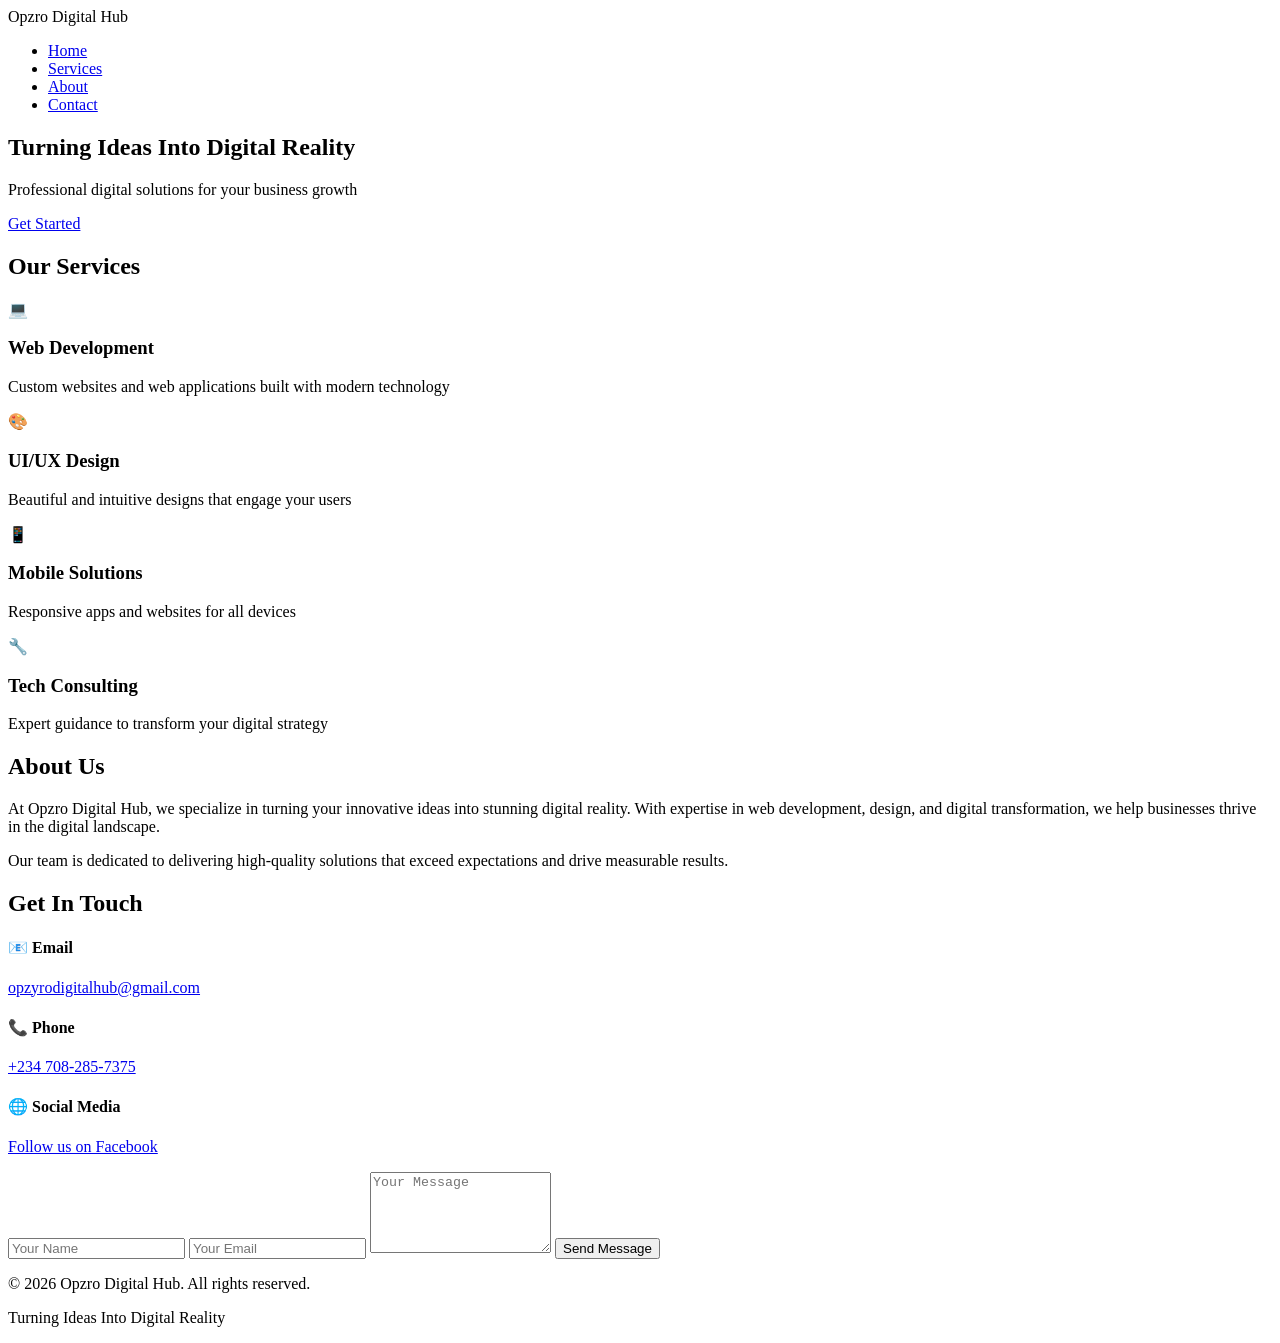
==== index.html @ e74322c4 "Create homepage for Opzro Digital Hub" ====
<!DOCTYPE html>
<html lang="en">
<head>
    <meta charset="UTF-8">
    <meta name="viewport" content="width=device-width, initial-scale=1.0">
    <title>Opzro Digital Hub - Turning Ideas Into Digital Reality</title>
    <link rel="stylesheet" href="styles.css">
</head>
<body>
    <!-- Navigation -->
    <nav class="navbar">
        <div class="nav-container">
            <div class="logo">Opzro Digital Hub</div>
            <ul class="nav-menu">
                <li><a href="#home" class="nav-link">Home</a></li>
                <li><a href="#services" class="nav-link">Services</a></li>
                <li><a href="#about" class="nav-link">About</a></li>
                <li><a href="#contact" class="nav-link">Contact</a></li>
            </ul>
        </div>
    </nav>

    <!-- Hero Section -->
    <section id="home" class="hero">
        <div class="hero-content">
            <h1>Turning Ideas Into Digital Reality</h1>
            <p>Professional digital solutions for your business growth</p>
            <a href="#contact" class="cta-button">Get Started</a>
        </div>
    </section>

    <!-- Services Section -->
    <section id="services" class="services">
        <div class="container">
            <h2>Our Services</h2>
            <div class="services-grid">
                <div class="service-card">
                    <div class="service-icon">💻</div>
                    <h3>Web Development</h3>
                    <p>Custom websites and web applications built with modern technology</p>
                </div>
                <div class="service-card">
                    <div class="service-icon">🎨</div>
                    <h3>UI/UX Design</h3>
                    <p>Beautiful and intuitive designs that engage your users</p>
                </div>
                <div class="service-card">
                    <div class="service-icon">📱</div>
                    <h3>Mobile Solutions</h3>
                    <p>Responsive apps and websites for all devices</p>
                </div>
                <div class="service-card">
                    <div class="service-icon">🔧</div>
                    <h3>Tech Consulting</h3>
                    <p>Expert guidance to transform your digital strategy</p>
                </div>
            </div>
        </div>
    </section>

    <!-- About Section -->
    <section id="about" class="about">
        <div class="container">
            <h2>About Us</h2>
            <div class="about-content">
                <p>At Opzro Digital Hub, we specialize in turning your innovative ideas into stunning digital reality. With expertise in web development, design, and digital transformation, we help businesses thrive in the digital landscape.</p>
                <p>Our team is dedicated to delivering high-quality solutions that exceed expectations and drive measurable results.</p>
            </div>
        </div>
    </section>

    <!-- Contact Section -->
    <section id="contact" class="contact">
        <div class="container">
            <h2>Get In Touch</h2>
            <div class="contact-content">
                <div class="contact-info">
                    <div class="contact-item">
                        <h4>📧 Email</h4>
                        <p><a href="mailto:opzyrodigitalhub@gmail.com">opzyrodigitalhub@gmail.com</a></p>
                    </div>
                    <div class="contact-item">
                        <h4>📞 Phone</h4>
                        <p><a href="tel:+2347082857375">+234 708-285-7375</a></p>
                    </div>
                    <div class="contact-item">
                        <h4>🌐 Social Media</h4>
                        <p><a href="https://www.facebook.com/share/p/1Axv4iXCgm/" target="_blank">Follow us on Facebook</a></p>
                    </div>
                </div>
                <form class="contact-form" id="contactForm">
                    <input type="text" placeholder="Your Name" required>
                    <input type="email" placeholder="Your Email" required>
                    <textarea placeholder="Your Message" rows="5" required></textarea>
                    <button type="submit" class="submit-button">Send Message</button>
                </form>
            </div>
        </div>
    </section>

    <!-- Footer -->
    <footer class="footer">
        <div class="container">
            <p>&copy; 2026 Opzro Digital Hub. All rights reserved.</p>
            <p>Turning Ideas Into Digital Reality</p>
        </div>
    </footer>

    <script src="script.js"></script>
</body>
</html>
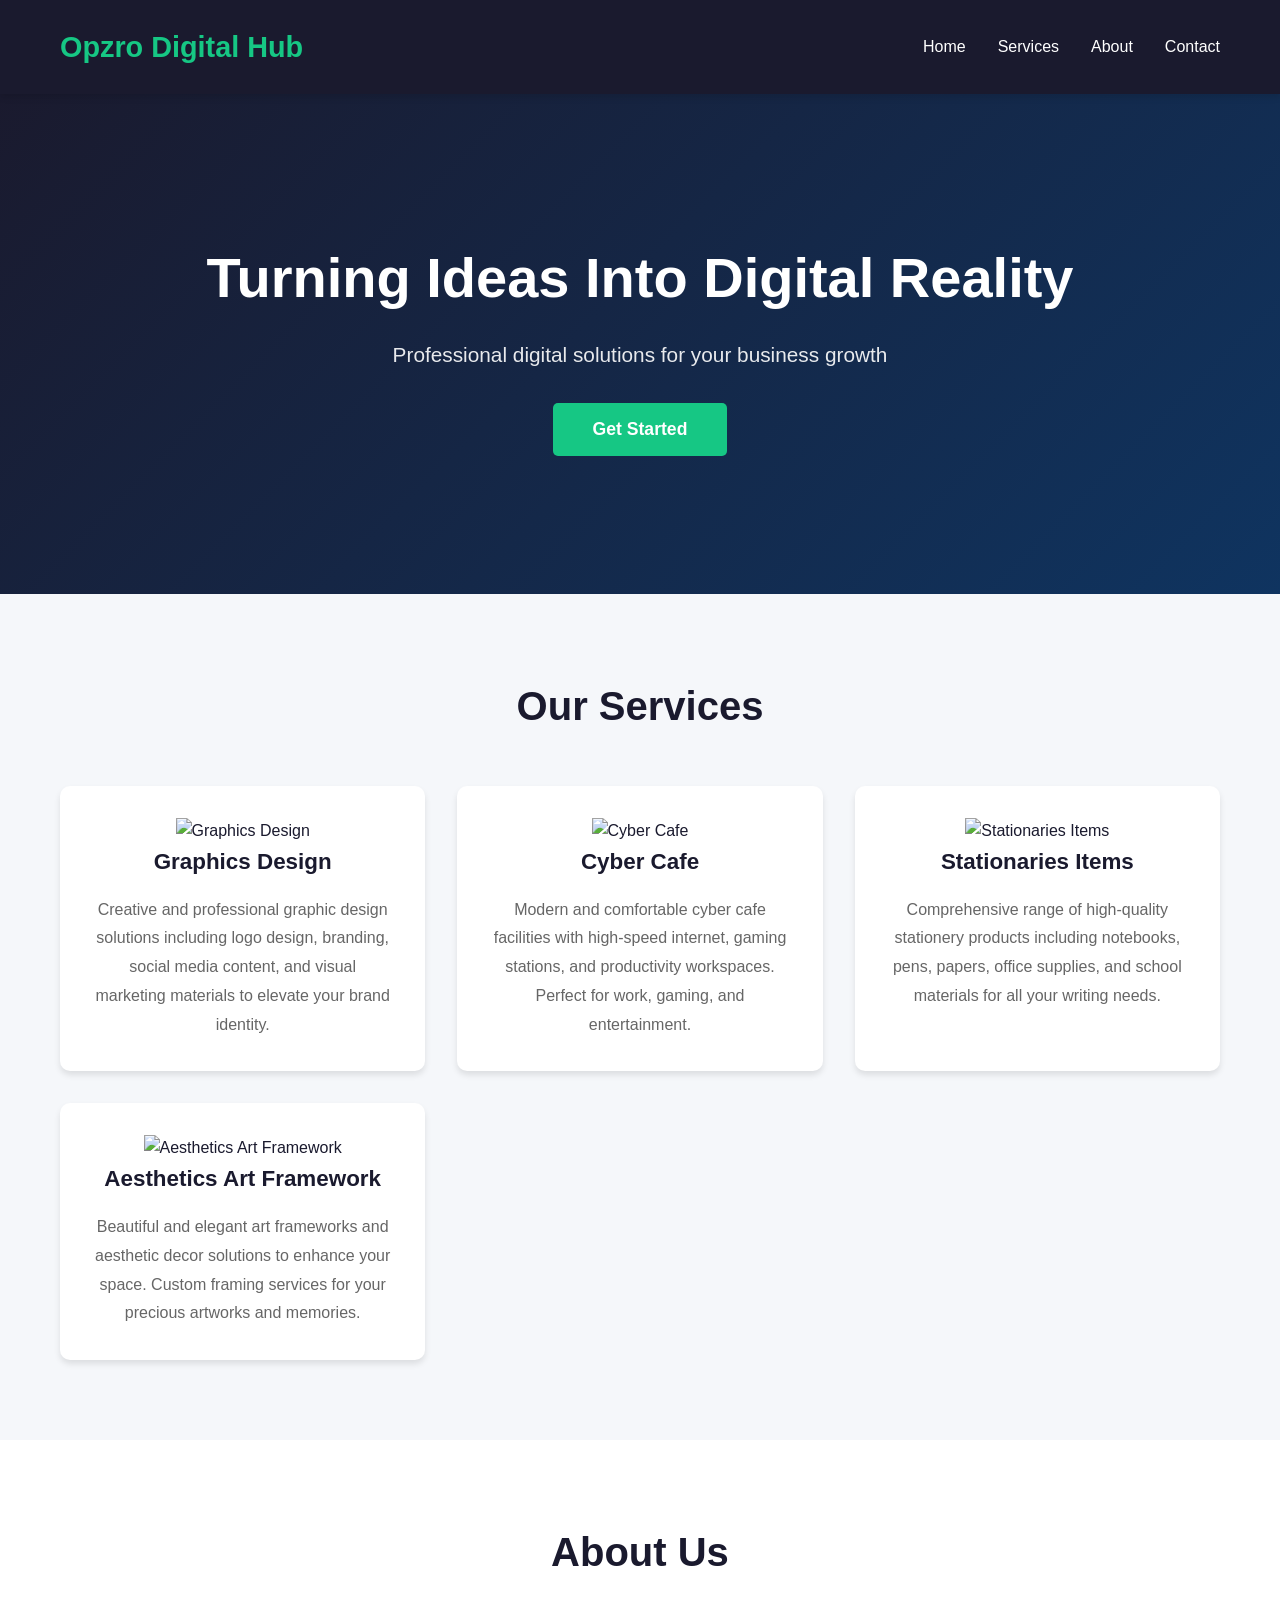
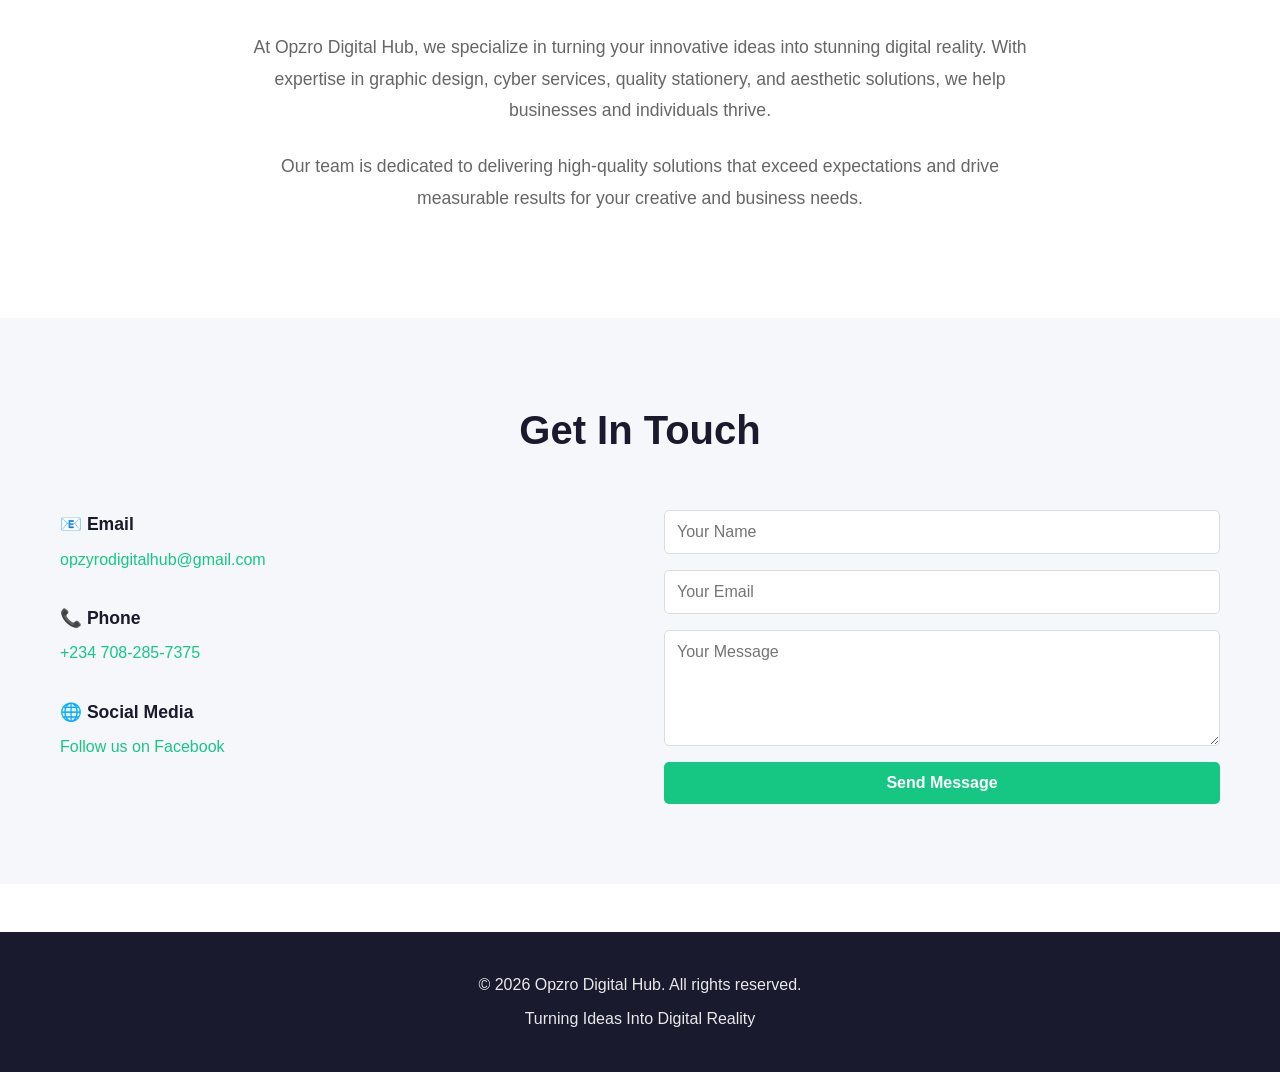
==== commit 8ef22c0d: "Update website with actual services and service images" ====
--- a/index.html
+++ b/index.html
@@ -34,25 +34,32 @@
         <div class="container">
             <h2>Our Services</h2>
             <div class="services-grid">
+                <!-- Graphics Design Service -->
                 <div class="service-card">
-                    <div class="service-icon">💻</div>
-                    <h3>Web Development</h3>
-                    <p>Custom websites and web applications built with modern technology</p>
+                    <img src="https://raw.githubusercontent.com/opzyrodigitalhub-jpg/opzro-digital-hub-/main/images/20260529_063240.jpg" alt="Graphics Design" class="service-image">
+                    <h3>Graphics Design</h3>
+                    <p>Creative and professional graphic design solutions including logo design, branding, social media content, and visual marketing materials to elevate your brand identity.</p>
                 </div>
+
+                <!-- Cyber Cafe Service -->
                 <div class="service-card">
-                    <div class="service-icon">🎨</div>
-                    <h3>UI/UX Design</h3>
-                    <p>Beautiful and intuitive designs that engage your users</p>
+                    <img src="https://raw.githubusercontent.com/opzyrodigitalhub-jpg/opzro-digital-hub-/main/images/20260531_083356.jpg" alt="Cyber Cafe" class="service-image">
+                    <h3>Cyber Cafe</h3>
+                    <p>Modern and comfortable cyber cafe facilities with high-speed internet, gaming stations, and productivity workspaces. Perfect for work, gaming, and entertainment.</p>
                 </div>
+
+                <!-- Stationaries Items Service -->
                 <div class="service-card">
-                    <div class="service-icon">📱</div>
-                    <h3>Mobile Solutions</h3>
-                    <p>Responsive apps and websites for all devices</p>
+                    <img src="https://raw.githubusercontent.com/opzyrodigitalhub-jpg/opzro-digital-hub-/main/images/20260610_064432.jpg" alt="Stationaries Items" class="service-image">
+                    <h3>Stationaries Items</h3>
+                    <p>Comprehensive range of high-quality stationery products including notebooks, pens, papers, office supplies, and school materials for all your writing needs.</p>
                 </div>
+
+                <!-- Aesthetics Art Framework Service -->
                 <div class="service-card">
-                    <div class="service-icon">🔧</div>
-                    <h3>Tech Consulting</h3>
-                    <p>Expert guidance to transform your digital strategy</p>
+                    <img src="https://raw.githubusercontent.com/opzyrodigitalhub-jpg/opzro-digital-hub-/main/images/20260611_083250.jpg" alt="Aesthetics Art Framework" class="service-image">
+                    <h3>Aesthetics Art Framework</h3>
+                    <p>Beautiful and elegant art frameworks and aesthetic decor solutions to enhance your space. Custom framing services for your precious artworks and memories.</p>
                 </div>
             </div>
         </div>
@@ -63,8 +70,8 @@
         <div class="container">
             <h2>About Us</h2>
             <div class="about-content">
-                <p>At Opzro Digital Hub, we specialize in turning your innovative ideas into stunning digital reality. With expertise in web development, design, and digital transformation, we help businesses thrive in the digital landscape.</p>
-                <p>Our team is dedicated to delivering high-quality solutions that exceed expectations and drive measurable results.</p>
+                <p>At Opzro Digital Hub, we specialize in turning your innovative ideas into stunning digital reality. With expertise in graphic design, cyber services, quality stationery, and aesthetic solutions, we help businesses and individuals thrive.</p>
+                <p>Our team is dedicated to delivering high-quality solutions that exceed expectations and drive measurable results for your creative and business needs.</p>
             </div>
         </div>
     </section>
--- a/styles.css
+++ b/styles.css
@@ -0,0 +1,341 @@
+/* Professional Color Scheme - Modern Minimalist */
+:root {
+    --primary-color: #1a1a2e;      /* Dark Blue */
+    --secondary-color: #0f3460;    /* Deep Blue */
+    --accent-color: #16c784;       /* Teal Green */
+    --light-bg: #f5f7fa;           /* Light Gray */
+    --text-dark: #1a1a2e;          /* Dark Text */
+    --text-light: #666666;         /* Light Text */
+    --white: #ffffff;
+    --shadow: 0 4px 6px rgba(0, 0, 0, 0.1);
+    --transition: all 0.3s ease;
+}
+
+/* Reset & Base Styles */
+* {
+    margin: 0;
+    padding: 0;
+    box-sizing: border-box;
+}
+
+html {
+    scroll-behavior: smooth;
+}
+
+body {
+    font-family: 'Segoe UI', Tahoma, Geneva, Verdana, sans-serif;
+    line-height: 1.6;
+    color: var(--text-dark);
+    background-color: var(--white);
+}
+
+.container {
+    max-width: 1200px;
+    margin: 0 auto;
+    padding: 0 20px;
+}
+
+/* Navigation */
+.navbar {
+    background-color: var(--primary-color);
+    color: var(--white);
+    padding: 1.5rem 0;
+    position: sticky;
+    top: 0;
+    z-index: 1000;
+    box-shadow: var(--shadow);
+}
+
+.nav-container {
+    max-width: 1200px;
+    margin: 0 auto;
+    padding: 0 20px;
+    display: flex;
+    justify-content: space-between;
+    align-items: center;
+}
+
+.logo {
+    font-size: 1.8rem;
+    font-weight: bold;
+    color: var(--accent-color);
+}
+
+.nav-menu {
+    display: flex;
+    list-style: none;
+    gap: 2rem;
+}
+
+.nav-link {
+    color: var(--white);
+    text-decoration: none;
+    font-weight: 500;
+    transition: var(--transition);
+}
+
+.nav-link:hover {
+    color: var(--accent-color);
+}
+
+/* Hero Section */
+.hero {
+    background: linear-gradient(135deg, var(--primary-color) 0%, var(--secondary-color) 100%);
+    color: var(--white);
+    padding: 100px 20px;
+    text-align: center;
+    min-height: 500px;
+    display: flex;
+    align-items: center;
+    justify-content: center;
+}
+
+.hero-content h1 {
+    font-size: 3.5rem;
+    margin-bottom: 1rem;
+    font-weight: 700;
+}
+
+.hero-content p {
+    font-size: 1.3rem;
+    margin-bottom: 2rem;
+    opacity: 0.9;
+}
+
+.cta-button {
+    display: inline-block;
+    background-color: var(--accent-color);
+    color: var(--white);
+    padding: 12px 40px;
+    border-radius: 5px;
+    text-decoration: none;
+    font-weight: 600;
+    transition: var(--transition);
+    font-size: 1.1rem;
+}
+
+.cta-button:hover {
+    background-color: #12a566;
+    transform: translateY(-2px);
+    box-shadow: 0 8px 12px rgba(22, 199, 132, 0.3);
+}
+
+/* Services Section */
+.services {
+    background-color: var(--light-bg);
+    padding: 80px 20px;
+}
+
+.services .container h2,
+.about .container h2,
+.contact .container h2 {
+    font-size: 2.5rem;
+    margin-bottom: 3rem;
+    text-align: center;
+    color: var(--primary-color);
+}
+
+.services-grid {
+    display: grid;
+    grid-template-columns: repeat(auto-fit, minmax(280px, 1fr));
+    gap: 2rem;
+}
+
+.service-card {
+    background-color: var(--white);
+    padding: 2rem;
+    border-radius: 10px;
+    text-align: center;
+    box-shadow: var(--shadow);
+    transition: var(--transition);
+}
+
+.service-card:hover {
+    transform: translateY(-5px);
+    box-shadow: 0 8px 16px rgba(0, 0, 0, 0.15);
+}
+
+.service-icon {
+    font-size: 3rem;
+    margin-bottom: 1rem;
+}
+
+.service-card h3 {
+    color: var(--primary-color);
+    margin-bottom: 1rem;
+    font-size: 1.4rem;
+}
+
+.service-card p {
+    color: var(--text-light);
+    line-height: 1.8;
+}
+
+/* About Section */
+.about {
+    padding: 80px 20px;
+    background-color: var(--white);
+}
+
+.about-content {
+    max-width: 800px;
+    margin: 0 auto;
+    text-align: center;
+}
+
+.about-content p {
+    font-size: 1.1rem;
+    color: var(--text-light);
+    margin-bottom: 1.5rem;
+    line-height: 1.8;
+}
+
+/* Contact Section */
+.contact {
+    background-color: var(--light-bg);
+    padding: 80px 20px;
+}
+
+.contact-content {
+    display: grid;
+    grid-template-columns: 1fr 1fr;
+    gap: 3rem;
+    margin-top: 2rem;
+}
+
+.contact-info {
+    display: flex;
+    flex-direction: column;
+    gap: 2rem;
+}
+
+.contact-item h4 {
+    color: var(--primary-color);
+    margin-bottom: 0.5rem;
+    font-size: 1.1rem;
+}
+
+.contact-item p a {
+    color: var(--accent-color);
+    text-decoration: none;
+    font-weight: 500;
+    transition: var(--transition);
+}
+
+.contact-item p a:hover {
+    color: var(--secondary-color);
+}
+
+.contact-form {
+    display: flex;
+    flex-direction: column;
+    gap: 1rem;
+}
+
+.contact-form input,
+.contact-form textarea {
+    padding: 12px;
+    border: 1px solid #ddd;
+    border-radius: 5px;
+    font-family: inherit;
+    font-size: 1rem;
+    transition: var(--transition);
+}
+
+.contact-form input:focus,
+.contact-form textarea:focus {
+    outline: none;
+    border-color: var(--accent-color);
+    box-shadow: 0 0 5px rgba(22, 199, 132, 0.2);
+}
+
+.submit-button {
+    background-color: var(--accent-color);
+    color: var(--white);
+    padding: 12px 20px;
+    border: none;
+    border-radius: 5px;
+    font-weight: 600;
+    cursor: pointer;
+    transition: var(--transition);
+    font-size: 1rem;
+}
+
+.submit-button:hover {
+    background-color: #12a566;
+    transform: translateY(-2px);
+}
+
+/* Footer */
+.footer {
+    background-color: var(--primary-color);
+    color: var(--white);
+    text-align: center;
+    padding: 2rem 0;
+    margin-top: 3rem;
+}
+
+.footer p {
+    margin: 0.5rem 0;
+    opacity: 0.9;
+}
+
+/* Responsive Design */
+@media (max-width: 768px) {
+    .nav-menu {
+        gap: 1rem;
+    }
+
+    .hero-content h1 {
+        font-size: 2rem;
+    }
+
+    .hero-content p {
+        font-size: 1rem;
+    }
+
+    .services .container h2,
+    .about .container h2,
+    .contact .container h2 {
+        font-size: 2rem;
+    }
+
+    .contact-content {
+        grid-template-columns: 1fr;
+        gap: 2rem;
+    }
+
+    .services-grid {
+        grid-template-columns: 1fr;
+    }
+}
+
+@media (max-width: 480px) {
+    .nav-menu {
+        flex-direction: column;
+        gap: 0.5rem;
+    }
+
+    .hero {
+        padding: 60px 20px;
+        min-height: 350px;
+    }
+
+    .hero-content h1 {
+        font-size: 1.5rem;
+    }
+
+    .cta-button {
+        padding: 10px 30px;
+        font-size: 1rem;
+    }
+
+    .services {
+        padding: 50px 20px;
+    }
+
+    .contact-form input,
+    .contact-form textarea {
+        padding: 10px;
+    }
+}
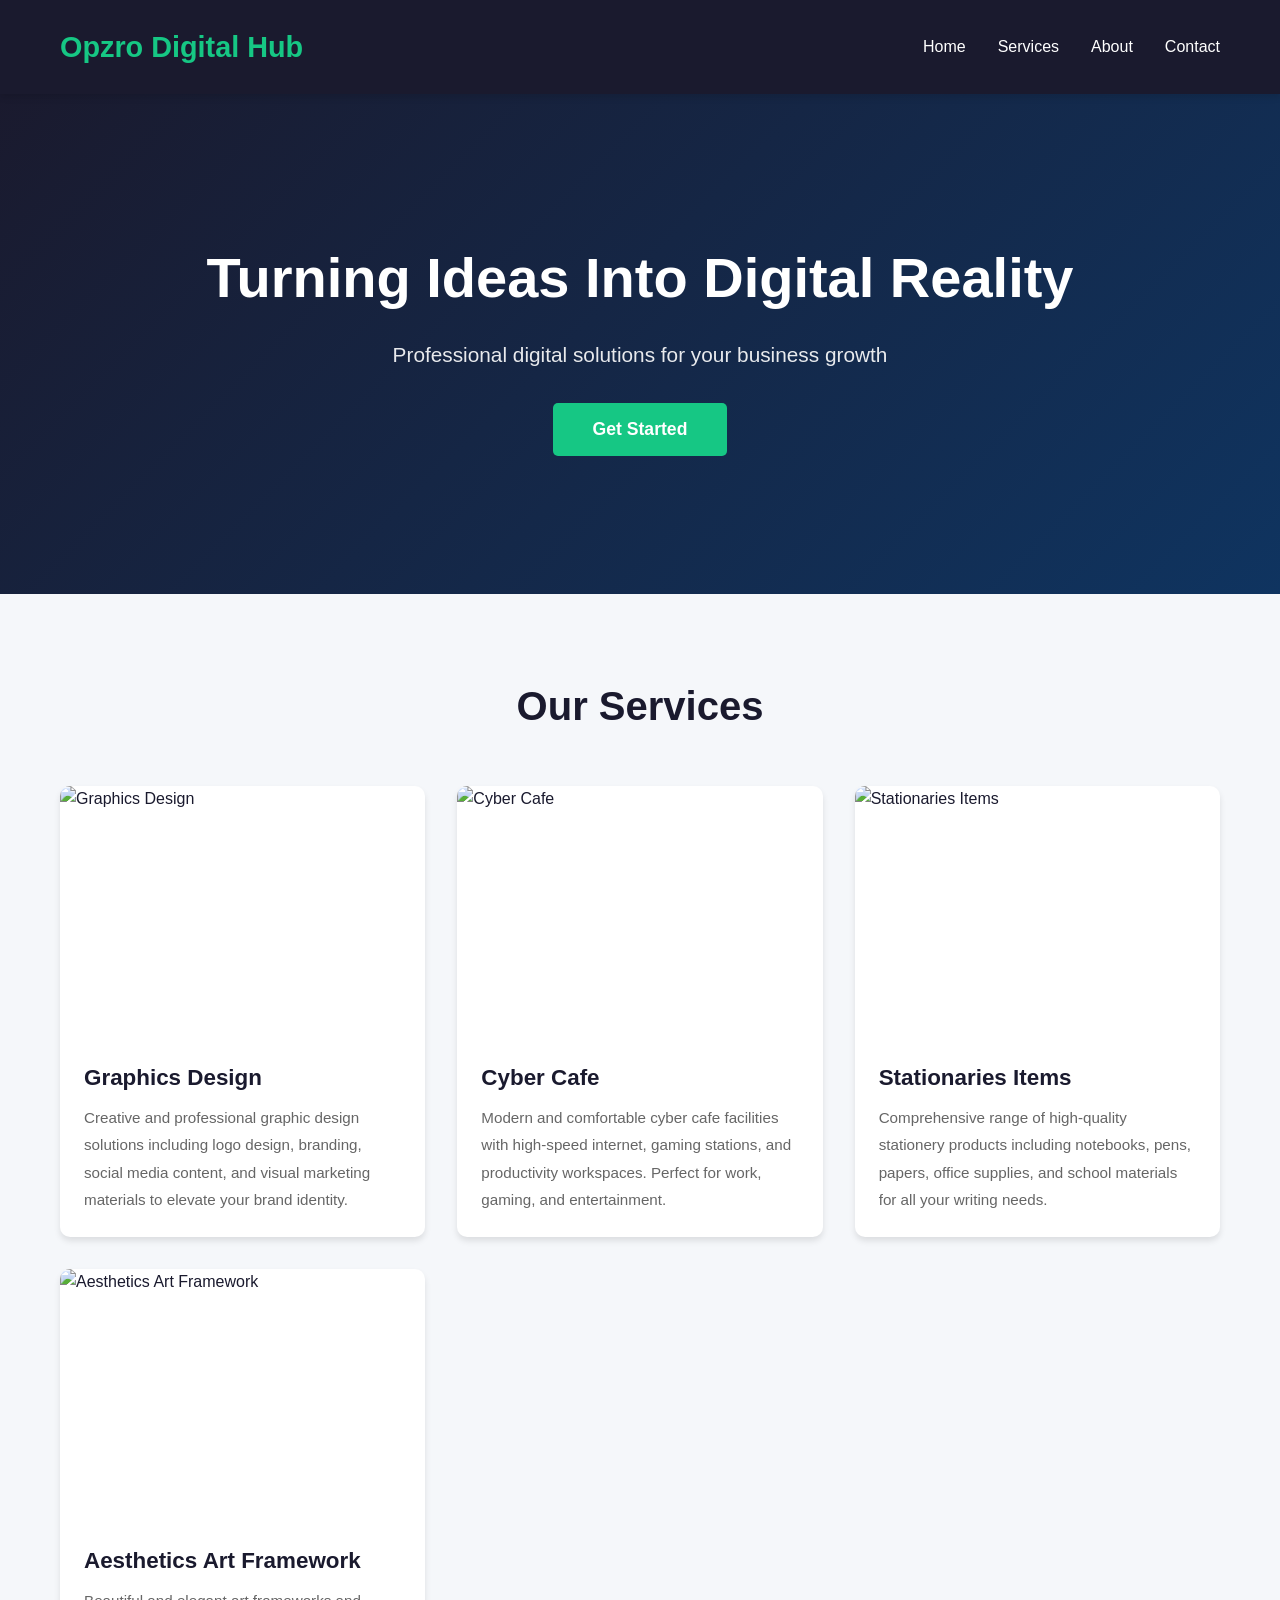
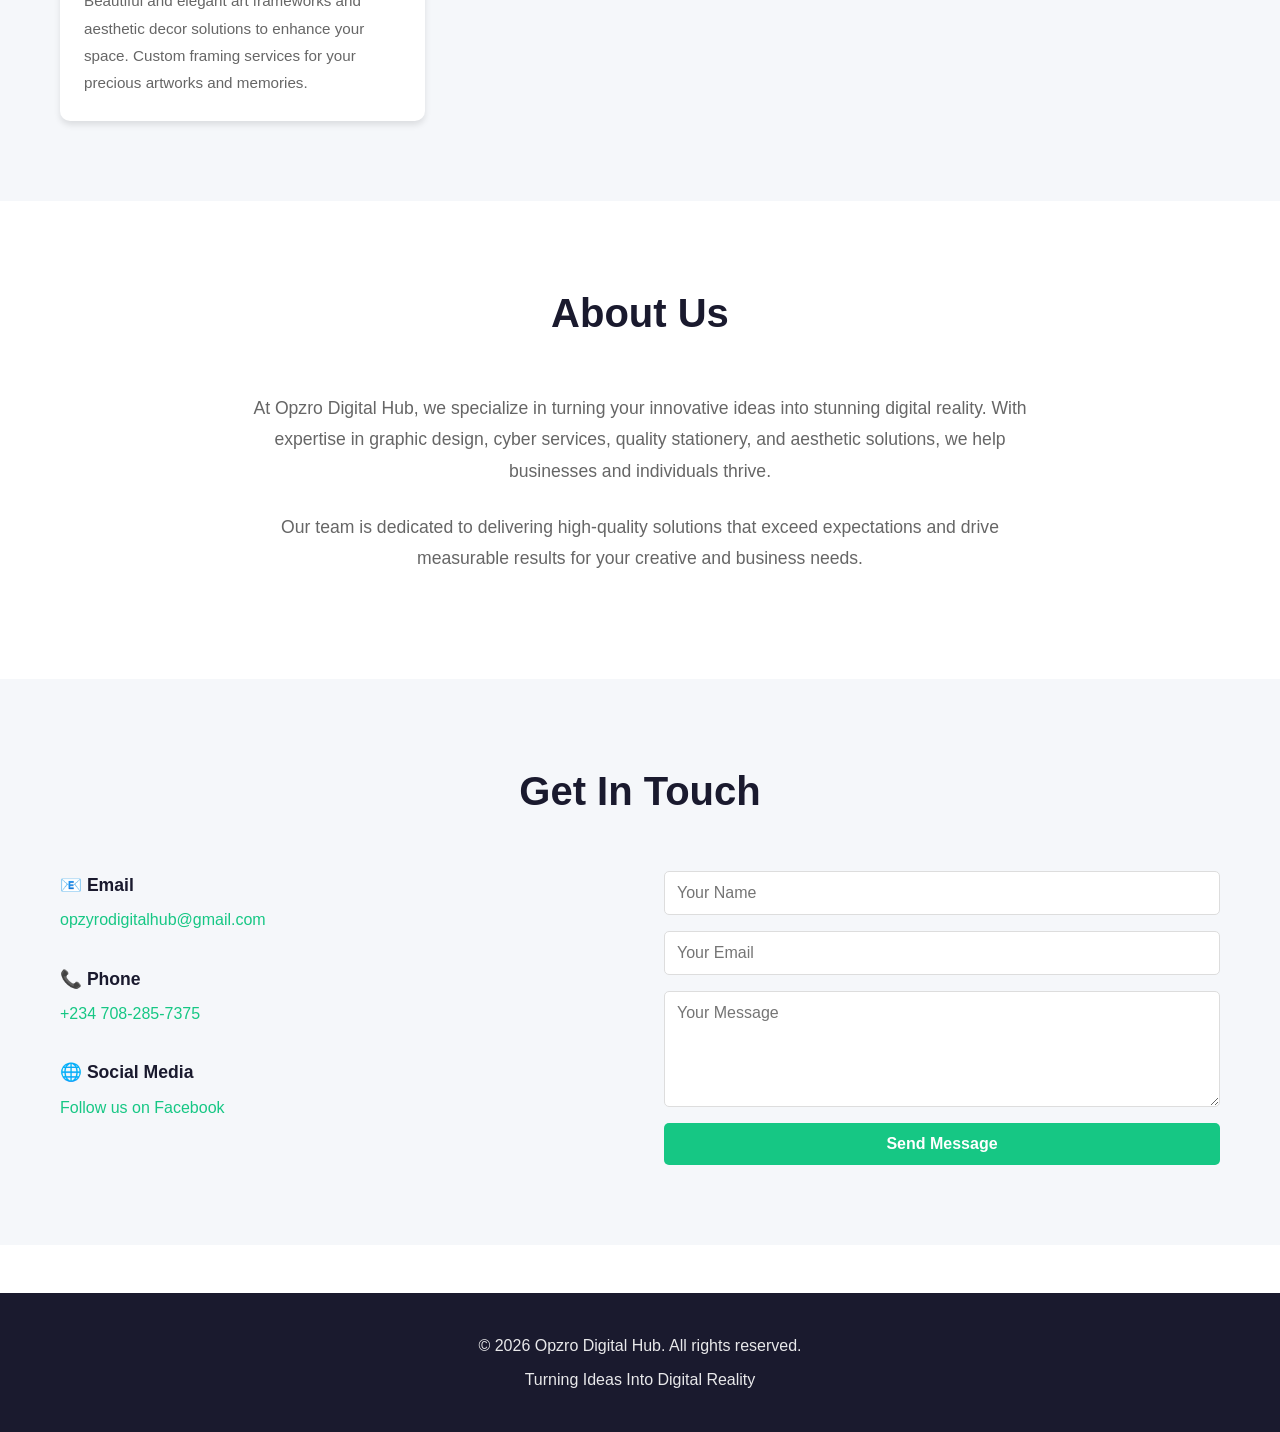
==== commit 833784d9: "Update website with optimized image URLs for mobile" ====
--- a/index.html
+++ b/index.html
@@ -36,28 +36,28 @@
             <div class="services-grid">
                 <!-- Graphics Design Service -->
                 <div class="service-card">
-                    <img src="https://raw.githubusercontent.com/opzyrodigitalhub-jpg/opzro-digital-hub-/main/images/20260529_063240.jpg" alt="Graphics Design" class="service-image">
+                    <img src="https://raw.githubusercontent.com/opzyrodigitalhub-jpg/opzro-digital-hub-/main/images/graphics-design.jpg" alt="Graphics Design" class="service-image">
                     <h3>Graphics Design</h3>
                     <p>Creative and professional graphic design solutions including logo design, branding, social media content, and visual marketing materials to elevate your brand identity.</p>
                 </div>
 
                 <!-- Cyber Cafe Service -->
                 <div class="service-card">
-                    <img src="https://raw.githubusercontent.com/opzyrodigitalhub-jpg/opzro-digital-hub-/main/images/20260531_083356.jpg" alt="Cyber Cafe" class="service-image">
+                    <img src="https://raw.githubusercontent.com/opzyrodigitalhub-jpg/opzro-digital-hub-/main/images/cyber-cafe.jpg" alt="Cyber Cafe" class="service-image">
                     <h3>Cyber Cafe</h3>
                     <p>Modern and comfortable cyber cafe facilities with high-speed internet, gaming stations, and productivity workspaces. Perfect for work, gaming, and entertainment.</p>
                 </div>
 
                 <!-- Stationaries Items Service -->
                 <div class="service-card">
-                    <img src="https://raw.githubusercontent.com/opzyrodigitalhub-jpg/opzro-digital-hub-/main/images/20260610_064432.jpg" alt="Stationaries Items" class="service-image">
+                    <img src="https://raw.githubusercontent.com/opzyrodigitalhub-jpg/opzro-digital-hub-/main/images/stationaries.jpg" alt="Stationaries Items" class="service-image">
                     <h3>Stationaries Items</h3>
                     <p>Comprehensive range of high-quality stationery products including notebooks, pens, papers, office supplies, and school materials for all your writing needs.</p>
                 </div>
 
                 <!-- Aesthetics Art Framework Service -->
                 <div class="service-card">
-                    <img src="https://raw.githubusercontent.com/opzyrodigitalhub-jpg/opzro-digital-hub-/main/images/20260611_083250.jpg" alt="Aesthetics Art Framework" class="service-image">
+                    <img src="https://raw.githubusercontent.com/opzyrodigitalhub-jpg/opzro-digital-hub-/main/images/aesthetics-art.jpg" alt="Aesthetics Art Framework" class="service-image">
                     <h3>Aesthetics Art Framework</h3>
                     <p>Beautiful and elegant art frameworks and aesthetic decor solutions to enhance your space. Custom framing services for your precious artworks and memories.</p>
                 </div>
--- a/styles.css
+++ b/styles.css
@@ -143,11 +143,12 @@
 
 .service-card {
     background-color: var(--white);
-    padding: 2rem;
     border-radius: 10px;
-    text-align: center;
+    overflow: hidden;
     box-shadow: var(--shadow);
     transition: var(--transition);
+    display: flex;
+    flex-direction: column;
 }
 
 .service-card:hover {
@@ -155,20 +156,26 @@
     box-shadow: 0 8px 16px rgba(0, 0, 0, 0.15);
 }
 
-.service-icon {
-    font-size: 3rem;
-    margin-bottom: 1rem;
+.service-image {
+    width: 100%;
+    height: 250px;
+    object-fit: cover;
+    object-position: center;
+    display: block;
 }
 
 .service-card h3 {
     color: var(--primary-color);
-    margin-bottom: 1rem;
+    margin: 1.5rem 1.5rem 0.5rem 1.5rem;
     font-size: 1.4rem;
 }
 
 .service-card p {
     color: var(--text-light);
     line-height: 1.8;
+    padding: 0 1.5rem 1.5rem 1.5rem;
+    flex-grow: 1;
+    font-size: 0.95rem;
 }
 
 /* About Section */
@@ -280,18 +287,23 @@
     opacity: 0.9;
 }
 
-/* Responsive Design */
+/* Responsive Design - Tablet (768px and below) */
 @media (max-width: 768px) {
     .nav-menu {
         gap: 1rem;
     }
 
+    .hero {
+        padding: 70px 20px;
+        min-height: 400px;
+    }
+
     .hero-content h1 {
-        font-size: 2rem;
+        font-size: 2.2rem;
     }
 
     .hero-content p {
-        font-size: 1rem;
+        font-size: 1.1rem;
     }
 
     .services .container h2,
@@ -306,36 +318,168 @@
     }
 
     .services-grid {
-        grid-template-columns: 1fr;
-    }
-}
-
+        grid-template-columns: repeat(2, 1fr);
+        gap: 1.5rem;
+    }
+
+    /* Optimized image height for tablet */
+    .service-image {
+        height: 200px;
+        object-fit: cover;
+        object-position: center;
+    }
+
+    .service-card p {
+        font-size: 0.9rem;
+        padding: 0 1rem 1rem 1rem;
+    }
+
+    .service-card h3 {
+        margin: 1rem 1rem 0.5rem 1rem;
+        font-size: 1.2rem;
+    }
+}
+
+/* Responsive Design - Mobile (480px and below) */
 @media (max-width: 480px) {
     .nav-menu {
         flex-direction: column;
         gap: 0.5rem;
+        font-size: 0.95rem;
+    }
+
+    .logo {
+        font-size: 1.4rem;
     }
 
     .hero {
-        padding: 60px 20px;
-        min-height: 350px;
+        padding: 50px 15px;
+        min-height: 300px;
     }
 
     .hero-content h1 {
         font-size: 1.5rem;
+        margin-bottom: 0.8rem;
+    }
+
+    .hero-content p {
+        font-size: 0.95rem;
+        margin-bottom: 1.5rem;
     }
 
     .cta-button {
         padding: 10px 30px;
-        font-size: 1rem;
+        font-size: 0.95rem;
     }
 
     .services {
-        padding: 50px 20px;
+        padding: 40px 15px;
+    }
+
+    .services .container h2,
+    .about .container h2,
+    .contact .container h2 {
+        font-size: 1.5rem;
+        margin-bottom: 2rem;
+    }
+
+    /* Single column layout for mobile */
+    .services-grid {
+        grid-template-columns: 1fr;
+        gap: 1.2rem;
+    }
+
+    /* Smaller image height on mobile */
+    .service-image {
+        height: 180px;
+        object-fit: cover;
+        object-position: center;
+        aspect-ratio: 16 / 9;
+    }
+
+    .service-card {
+        border-radius: 8px;
+    }
+
+    .service-card h3 {
+        margin: 0.8rem 0.8rem 0.4rem 0.8rem;
+        font-size: 1.1rem;
+    }
+
+    .service-card p {
+        font-size: 0.85rem;
+        padding: 0 0.8rem 0.8rem 0.8rem;
+        line-height: 1.6;
     }
 
     .contact-form input,
     .contact-form textarea {
         padding: 10px;
+        font-size: 16px; /* Prevents zoom on iOS */
+    }
+
+    .contact-info {
+        gap: 1.5rem;
+    }
+
+    .contact-item h4 {
+        font-size: 0.95rem;
+    }
+
+    .about {
+        padding: 40px 15px;
+    }
+
+    .about-content p {
+        font-size: 0.95rem;
+        margin-bottom: 1rem;
+    }
+
+    .contact {
+        padding: 40px 15px;
+    }
+
+    .contact-content {
+        gap: 1.5rem;
+        margin-top: 1.5rem;
+    }
+
+    .footer {
+        padding: 1.5rem 0;
+    }
+
+    .footer p {
+        margin: 0.4rem 0;
+        font-size: 0.9rem;
+    }
+}
+
+/* Ultra Mobile (320px and below) */
+@media (max-width: 320px) {
+    .logo {
+        font-size: 1.2rem;
+    }
+
+    .nav-menu {
+        gap: 0.3rem;
+        font-size: 0.85rem;
+    }
+
+    .hero-content h1 {
+        font-size: 1.2rem;
+    }
+
+    .service-image {
+        height: 160px;
+    }
+
+    .service-card h3 {
+        font-size: 1rem;
+        margin: 0.6rem 0.6rem 0.3rem 0.6rem;
+    }
+
+    .service-card p {
+        font-size: 0.8rem;
+        padding: 0 0.6rem 0.6rem 0.6rem;
     }
 }
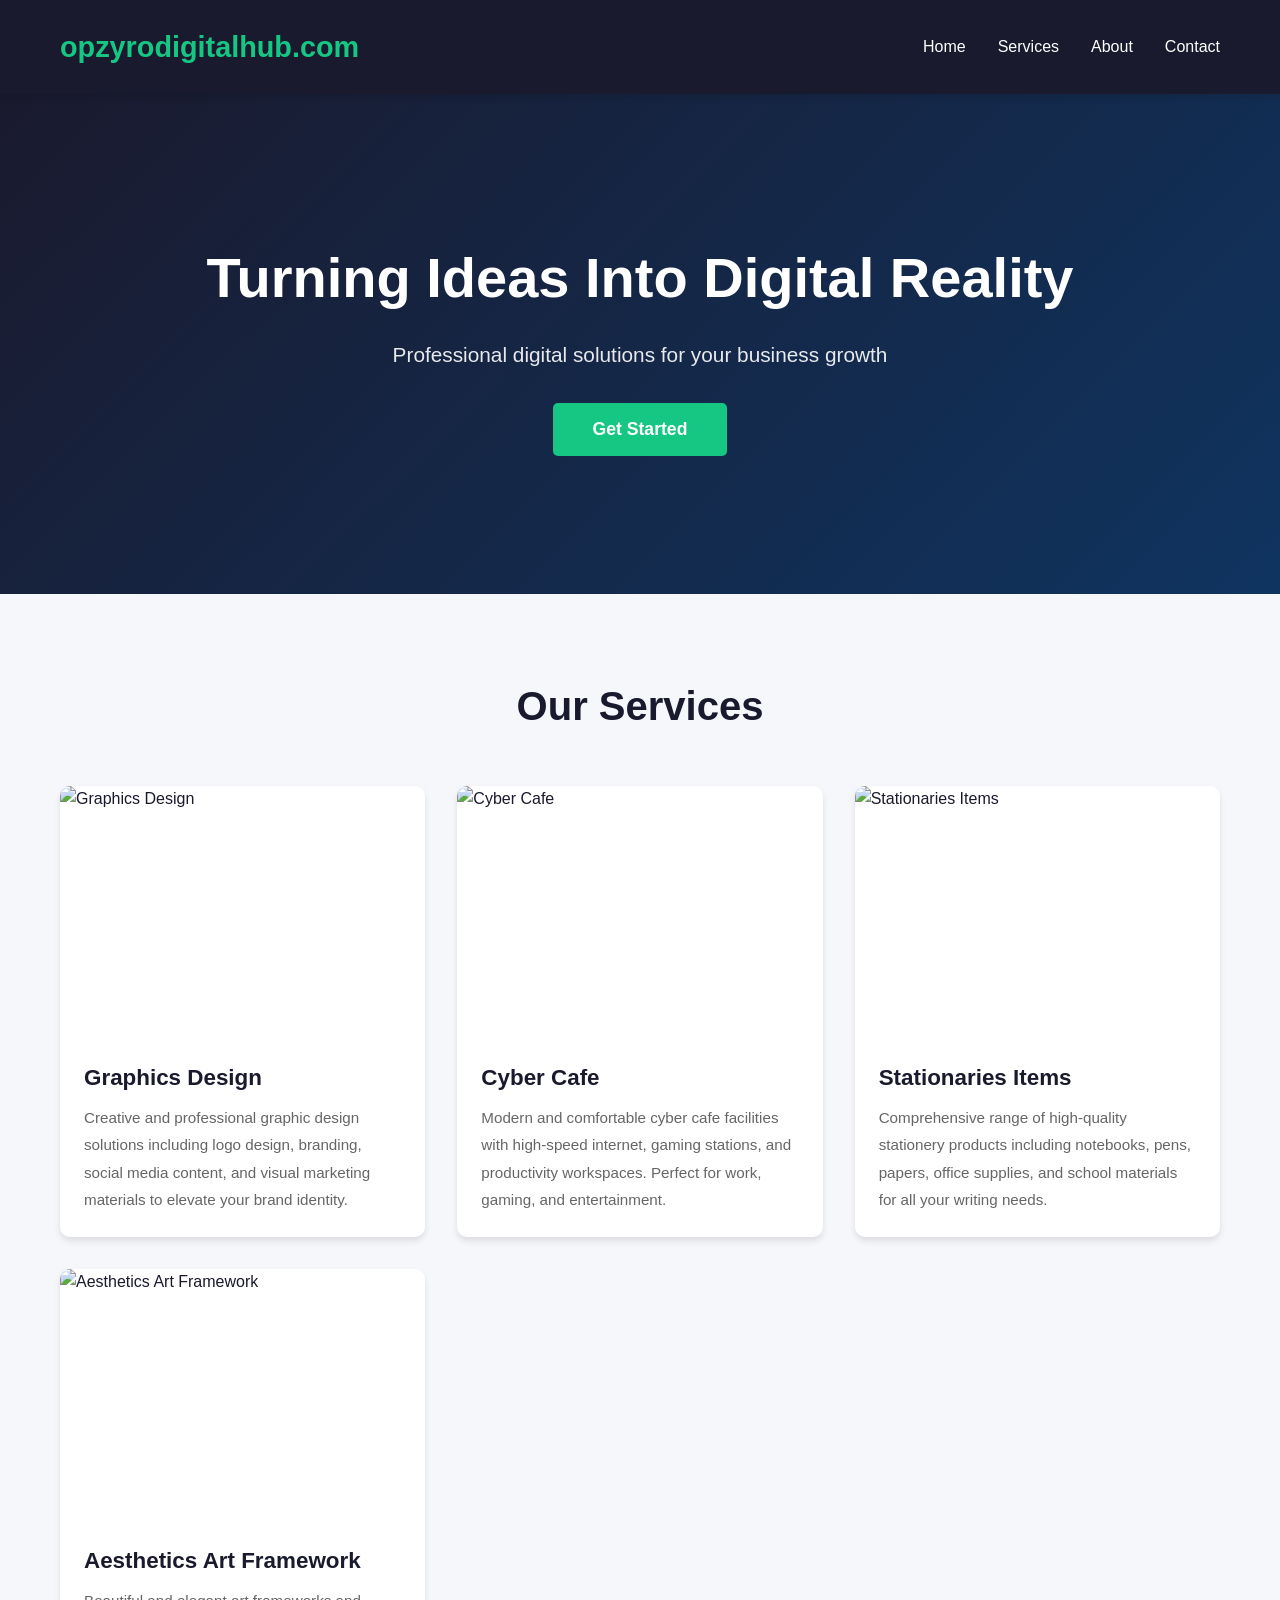
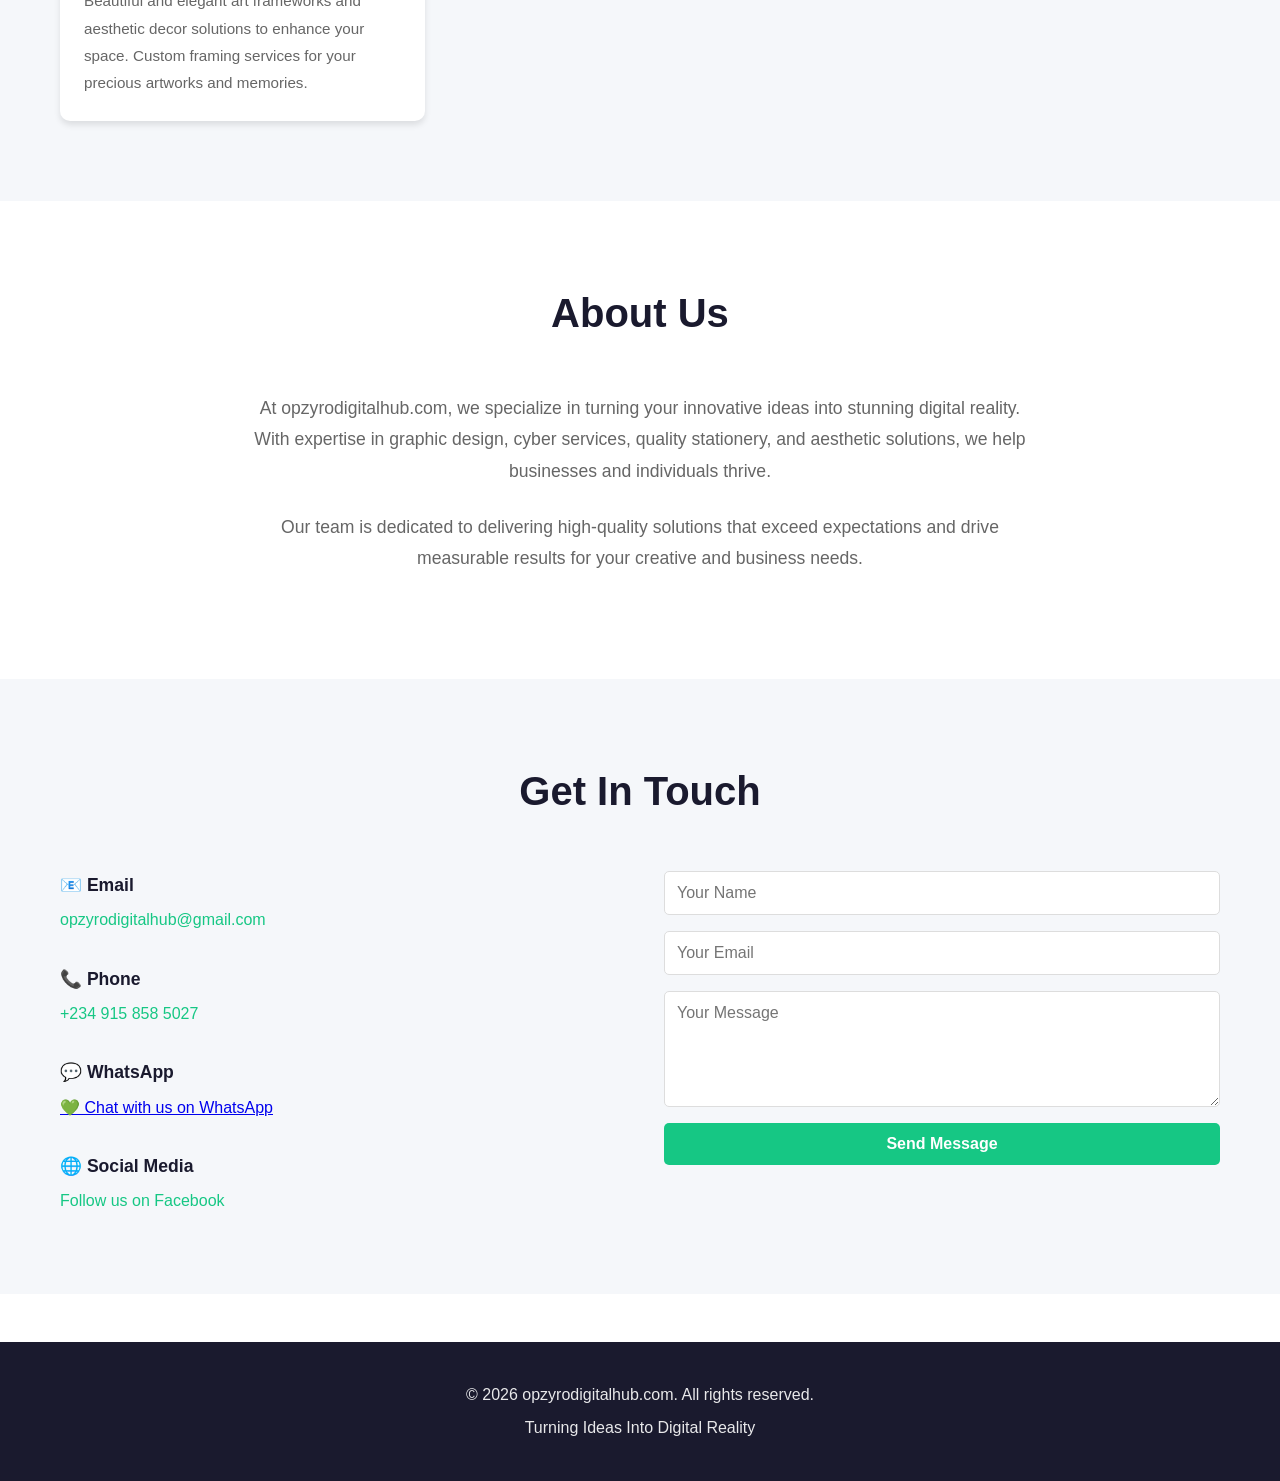
==== commit d5ab805d: "Update HTML with new branding, professional colors, and WhatsApp integration" ====
--- a/index.html
+++ b/index.html
@@ -3,14 +3,14 @@
 <head>
     <meta charset="UTF-8">
     <meta name="viewport" content="width=device-width, initial-scale=1.0">
-    <title>Opzro Digital Hub - Turning Ideas Into Digital Reality</title>
+    <title>opzyrodigitalhub.com - Turning Ideas Into Digital Reality</title>
     <link rel="stylesheet" href="styles.css">
 </head>
 <body>
     <!-- Navigation -->
     <nav class="navbar">
         <div class="nav-container">
-            <div class="logo">Opzro Digital Hub</div>
+            <div class="logo">opzyrodigitalhub.com</div>
             <ul class="nav-menu">
                 <li><a href="#home" class="nav-link">Home</a></li>
                 <li><a href="#services" class="nav-link">Services</a></li>
@@ -36,28 +36,28 @@
             <div class="services-grid">
                 <!-- Graphics Design Service -->
                 <div class="service-card">
-                    <img src="https://raw.githubusercontent.com/opzyrodigitalhub-jpg/opzro-digital-hub-/main/images/graphics-design.jpg" alt="Graphics Design" class="service-image">
+                    <img src="https://images.unsplash.com/photo-1561070791-2526d30994b5?w=800&h=450&fit=crop" alt="Graphics Design" class="service-image">
                     <h3>Graphics Design</h3>
                     <p>Creative and professional graphic design solutions including logo design, branding, social media content, and visual marketing materials to elevate your brand identity.</p>
                 </div>
 
                 <!-- Cyber Cafe Service -->
                 <div class="service-card">
-                    <img src="https://raw.githubusercontent.com/opzyrodigitalhub-jpg/opzro-digital-hub-/main/images/cyber-cafe.jpg" alt="Cyber Cafe" class="service-image">
+                    <img src="https://images.unsplash.com/photo-1517694712202-14dd9538aa97?w=800&h=450&fit=crop" alt="Cyber Cafe" class="service-image">
                     <h3>Cyber Cafe</h3>
                     <p>Modern and comfortable cyber cafe facilities with high-speed internet, gaming stations, and productivity workspaces. Perfect for work, gaming, and entertainment.</p>
                 </div>
 
                 <!-- Stationaries Items Service -->
                 <div class="service-card">
-                    <img src="https://raw.githubusercontent.com/opzyrodigitalhub-jpg/opzro-digital-hub-/main/images/stationaries.jpg" alt="Stationaries Items" class="service-image">
+                    <img src="https://images.unsplash.com/photo-1587825140708-dfaf72ae4b04?w=800&h=450&fit=crop" alt="Stationaries Items" class="service-image">
                     <h3>Stationaries Items</h3>
                     <p>Comprehensive range of high-quality stationery products including notebooks, pens, papers, office supplies, and school materials for all your writing needs.</p>
                 </div>
 
                 <!-- Aesthetics Art Framework Service -->
                 <div class="service-card">
-                    <img src="https://raw.githubusercontent.com/opzyrodigitalhub-jpg/opzro-digital-hub-/main/images/aesthetics-art.jpg" alt="Aesthetics Art Framework" class="service-image">
+                    <img src="https://images.unsplash.com/photo-1578500494198-246f612d782b?w=800&h=450&fit=crop" alt="Aesthetics Art Framework" class="service-image">
                     <h3>Aesthetics Art Framework</h3>
                     <p>Beautiful and elegant art frameworks and aesthetic decor solutions to enhance your space. Custom framing services for your precious artworks and memories.</p>
                 </div>
@@ -70,7 +70,7 @@
         <div class="container">
             <h2>About Us</h2>
             <div class="about-content">
-                <p>At Opzro Digital Hub, we specialize in turning your innovative ideas into stunning digital reality. With expertise in graphic design, cyber services, quality stationery, and aesthetic solutions, we help businesses and individuals thrive.</p>
+                <p>At opzyrodigitalhub.com, we specialize in turning your innovative ideas into stunning digital reality. With expertise in graphic design, cyber services, quality stationery, and aesthetic solutions, we help businesses and individuals thrive.</p>
                 <p>Our team is dedicated to delivering high-quality solutions that exceed expectations and drive measurable results for your creative and business needs.</p>
             </div>
         </div>
@@ -88,7 +88,13 @@
                     </div>
                     <div class="contact-item">
                         <h4>📞 Phone</h4>
-                        <p><a href="tel:+2347082857375">+234 708-285-7375</a></p>
+                        <p><a href="tel:+2349158585027">+234 915 858 5027</a></p>
+                    </div>
+                    <div class="contact-item">
+                        <h4>💬 WhatsApp</h4>
+                        <a href="https://wa.me/2347082857375" class="whatsapp-button" target="_blank">
+                            💚 Chat with us on WhatsApp
+                        </a>
                     </div>
                     <div class="contact-item">
                         <h4>🌐 Social Media</h4>
@@ -108,7 +114,7 @@
     <!-- Footer -->
     <footer class="footer">
         <div class="container">
-            <p>&copy; 2026 Opzro Digital Hub. All rights reserved.</p>
+            <p>&copy; 2026 opzyrodigitalhub.com. All rights reserved.</p>
             <p>Turning Ideas Into Digital Reality</p>
         </div>
     </footer>
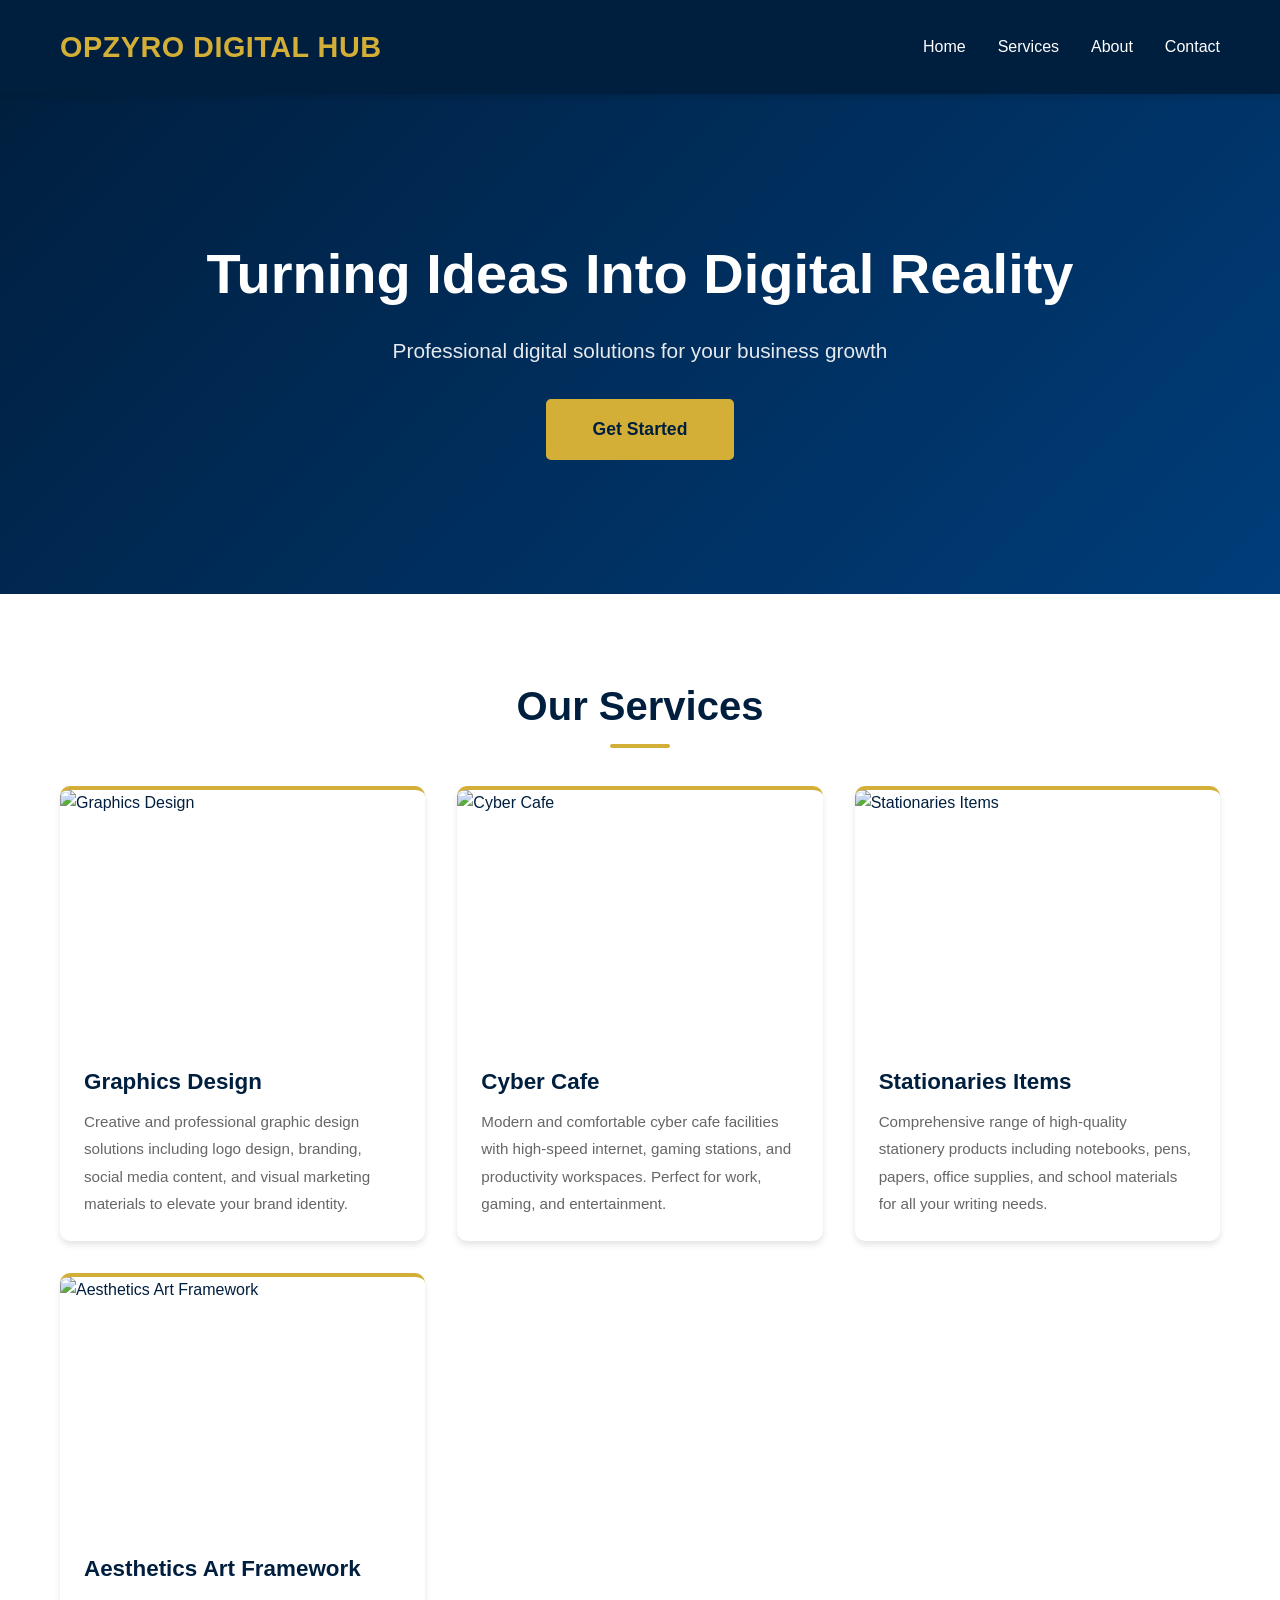
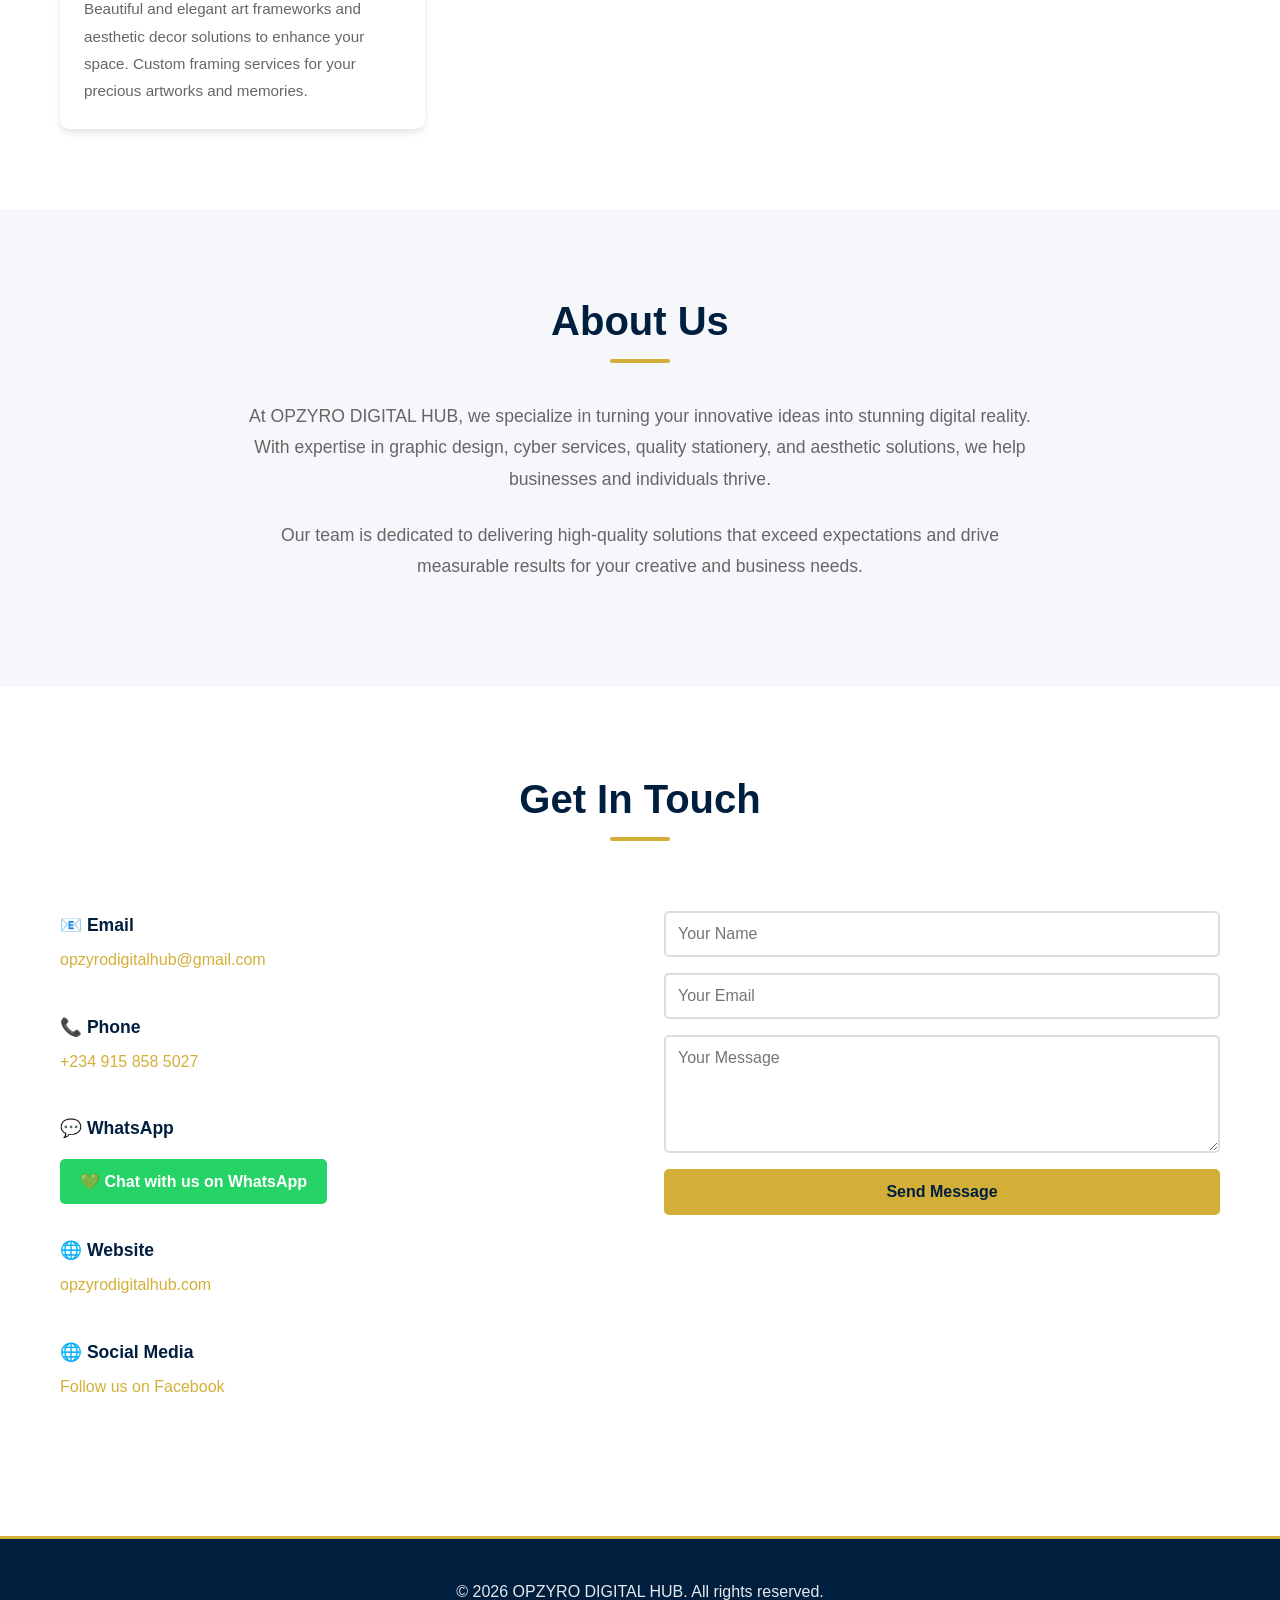
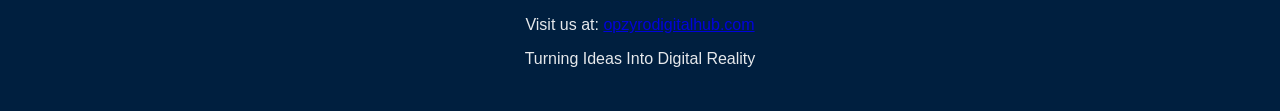
==== commit 0b43fae5: "Update brand name to ALL CAPS, replace stationeries image, and update domain references" ====
--- a/index.html
+++ b/index.html
@@ -3,14 +3,14 @@
 <head>
     <meta charset="UTF-8">
     <meta name="viewport" content="width=device-width, initial-scale=1.0">
-    <title>opzyrodigitalhub.com - Turning Ideas Into Digital Reality</title>
+    <title>OPZYRO DIGITAL HUB - Turning Ideas Into Digital Reality</title>
     <link rel="stylesheet" href="styles.css">
 </head>
 <body>
     <!-- Navigation -->
     <nav class="navbar">
         <div class="nav-container">
-            <div class="logo">opzyrodigitalhub.com</div>
+            <div class="logo">OPZYRO DIGITAL HUB</div>
             <ul class="nav-menu">
                 <li><a href="#home" class="nav-link">Home</a></li>
                 <li><a href="#services" class="nav-link">Services</a></li>
@@ -50,7 +50,7 @@
 
                 <!-- Stationaries Items Service -->
                 <div class="service-card">
-                    <img src="https://images.unsplash.com/photo-1587825140708-dfaf72ae4b04?w=800&h=450&fit=crop" alt="Stationaries Items" class="service-image">
+                    <img src="https://images.unsplash.com/photo-1599643478518-a784e5dc4c8f?w=800&h=450&fit=crop" alt="Stationaries Items" class="service-image">
                     <h3>Stationaries Items</h3>
                     <p>Comprehensive range of high-quality stationery products including notebooks, pens, papers, office supplies, and school materials for all your writing needs.</p>
                 </div>
@@ -70,7 +70,7 @@
         <div class="container">
             <h2>About Us</h2>
             <div class="about-content">
-                <p>At opzyrodigitalhub.com, we specialize in turning your innovative ideas into stunning digital reality. With expertise in graphic design, cyber services, quality stationery, and aesthetic solutions, we help businesses and individuals thrive.</p>
+                <p>At OPZYRO DIGITAL HUB, we specialize in turning your innovative ideas into stunning digital reality. With expertise in graphic design, cyber services, quality stationery, and aesthetic solutions, we help businesses and individuals thrive.</p>
                 <p>Our team is dedicated to delivering high-quality solutions that exceed expectations and drive measurable results for your creative and business needs.</p>
             </div>
         </div>
@@ -97,6 +97,10 @@
                         </a>
                     </div>
                     <div class="contact-item">
+                        <h4>🌐 Website</h4>
+                        <p><a href="https://opzyrodigitalhub.com" target="_blank">opzyrodigitalhub.com</a></p>
+                    </div>
+                    <div class="contact-item">
                         <h4>🌐 Social Media</h4>
                         <p><a href="https://www.facebook.com/share/p/1Axv4iXCgm/" target="_blank">Follow us on Facebook</a></p>
                     </div>
@@ -114,7 +118,8 @@
     <!-- Footer -->
     <footer class="footer">
         <div class="container">
-            <p>&copy; 2026 opzyrodigitalhub.com. All rights reserved.</p>
+            <p>&copy; 2026 OPZYRO DIGITAL HUB. All rights reserved.</p>
+            <p>Visit us at: <a href="https://opzyrodigitalhub.com" target="_blank">opzyrodigitalhub.com</a></p>
             <p>Turning Ideas Into Digital Reality</p>
         </div>
     </footer>
--- a/styles.css
+++ b/styles.css
@@ -1,10 +1,10 @@
-/* Professional Color Scheme - Modern Minimalist */
+/* Professional Color Scheme - Navy Blue, Gold & White */
 :root {
-    --primary-color: #1a1a2e;      /* Dark Blue */
-    --secondary-color: #0f3460;    /* Deep Blue */
-    --accent-color: #16c784;       /* Teal Green */
+    --primary-color: #001f3f;       /* Deep Navy Blue */
+    --secondary-color: #003d7a;    /* Lighter Navy Blue */
+    --accent-color: #D4AF37;       /* Stunning Gold */
     --light-bg: #f5f7fa;           /* Light Gray */
-    --text-dark: #1a1a2e;          /* Dark Text */
+    --text-dark: #001f3f;          /* Dark Navy Text */
     --text-light: #666666;         /* Light Text */
     --white: #ffffff;
     --shadow: 0 4px 6px rgba(0, 0, 0, 0.1);
@@ -59,6 +59,7 @@
     font-size: 1.8rem;
     font-weight: bold;
     color: var(--accent-color);
+    letter-spacing: 0.5px;
 }
 
 .nav-menu {
@@ -72,10 +73,26 @@
     text-decoration: none;
     font-weight: 500;
     transition: var(--transition);
+    position: relative;
 }
 
 .nav-link:hover {
     color: var(--accent-color);
+}
+
+.nav-link::after {
+    content: '';
+    position: absolute;
+    width: 0;
+    height: 2px;
+    bottom: -5px;
+    left: 0;
+    background-color: var(--accent-color);
+    transition: width 0.3s ease;
+}
+
+.nav-link:hover::after {
+    width: 100%;
 }
 
 /* Hero Section */
@@ -105,24 +122,26 @@
 .cta-button {
     display: inline-block;
     background-color: var(--accent-color);
-    color: var(--white);
-    padding: 12px 40px;
+    color: var(--primary-color);
+    padding: 14px 45px;
     border-radius: 5px;
     text-decoration: none;
-    font-weight: 600;
+    font-weight: 700;
     transition: var(--transition);
     font-size: 1.1rem;
+    border: 2px solid var(--accent-color);
 }
 
 .cta-button:hover {
-    background-color: #12a566;
+    background-color: transparent;
+    color: var(--accent-color);
     transform: translateY(-2px);
-    box-shadow: 0 8px 12px rgba(22, 199, 132, 0.3);
+    box-shadow: 0 8px 12px rgba(212, 175, 55, 0.3);
 }
 
 /* Services Section */
 .services {
-    background-color: var(--light-bg);
+    background-color: var(--white);
     padding: 80px 20px;
 }
 
@@ -133,6 +152,23 @@
     margin-bottom: 3rem;
     text-align: center;
     color: var(--primary-color);
+    position: relative;
+    display: inline-block;
+    width: 100%;
+}
+
+.services .container h2::after,
+.about .container h2::after,
+.contact .container h2::after {
+    content: '';
+    position: absolute;
+    bottom: -10px;
+    left: 50%;
+    transform: translateX(-50%);
+    width: 60px;
+    height: 4px;
+    background-color: var(--accent-color);
+    border-radius: 2px;
 }
 
 .services-grid {
@@ -149,11 +185,12 @@
     transition: var(--transition);
     display: flex;
     flex-direction: column;
+    border-top: 4px solid var(--accent-color);
 }
 
 .service-card:hover {
     transform: translateY(-5px);
-    box-shadow: 0 8px 16px rgba(0, 0, 0, 0.15);
+    box-shadow: 0 12px 24px rgba(0, 31, 63, 0.15);
 }
 
 .service-image {
@@ -180,8 +217,8 @@
 
 /* About Section */
 .about {
+    background-color: var(--light-bg);
     padding: 80px 20px;
-    background-color: var(--white);
 }
 
 .about-content {
@@ -199,7 +236,7 @@
 
 /* Contact Section */
 .contact {
-    background-color: var(--light-bg);
+    background-color: var(--white);
     padding: 80px 20px;
 }
 
@@ -222,6 +259,10 @@
     font-size: 1.1rem;
 }
 
+.contact-item p {
+    margin-bottom: 0.5rem;
+}
+
 .contact-item p a {
     color: var(--accent-color);
     text-decoration: none;
@@ -230,7 +271,29 @@
 }
 
 .contact-item p a:hover {
-    color: var(--secondary-color);
+    color: var(--primary-color);
+    text-decoration: underline;
+}
+
+.whatsapp-button {
+    display: inline-flex;
+    align-items: center;
+    gap: 8px;
+    background-color: #25D366;
+    color: var(--white);
+    padding: 10px 20px;
+    border-radius: 5px;
+    text-decoration: none;
+    font-weight: 600;
+    transition: var(--transition);
+    margin-top: 0.5rem;
+    width: fit-content;
+}
+
+.whatsapp-button:hover {
+    background-color: #20ba5a;
+    transform: translateY(-2px);
+    box-shadow: 0 4px 8px rgba(37, 211, 102, 0.3);
 }
 
 .contact-form {
@@ -242,7 +305,7 @@
 .contact-form input,
 .contact-form textarea {
     padding: 12px;
-    border: 1px solid #ddd;
+    border: 2px solid #ddd;
     border-radius: 5px;
     font-family: inherit;
     font-size: 1rem;
@@ -253,23 +316,24 @@
 .contact-form textarea:focus {
     outline: none;
     border-color: var(--accent-color);
-    box-shadow: 0 0 5px rgba(22, 199, 132, 0.2);
+    box-shadow: 0 0 8px rgba(212, 175, 55, 0.2);
 }
 
 .submit-button {
     background-color: var(--accent-color);
-    color: var(--white);
-    padding: 12px 20px;
+    color: var(--primary-color);
+    padding: 14px 20px;
     border: none;
     border-radius: 5px;
-    font-weight: 600;
+    font-weight: 700;
     cursor: pointer;
     transition: var(--transition);
     font-size: 1rem;
 }
 
 .submit-button:hover {
-    background-color: #12a566;
+    background-color: var(--primary-color);
+    color: var(--accent-color);
     transform: translateY(-2px);
 }
 
@@ -280,6 +344,7 @@
     text-align: center;
     padding: 2rem 0;
     margin-top: 3rem;
+    border-top: 3px solid var(--accent-color);
 }
 
 .footer p {
@@ -322,7 +387,6 @@
         gap: 1.5rem;
     }
 
-    /* Optimized image height for tablet */
     .service-image {
         height: 200px;
         object-fit: cover;
@@ -368,7 +432,7 @@
     }
 
     .cta-button {
-        padding: 10px 30px;
+        padding: 11px 30px;
         font-size: 0.95rem;
     }
 
@@ -452,6 +516,11 @@
         margin: 0.4rem 0;
         font-size: 0.9rem;
     }
+
+    .whatsapp-button {
+        width: 100%;
+        justify-content: center;
+    }
 }
 
 /* Ultra Mobile (320px and below) */
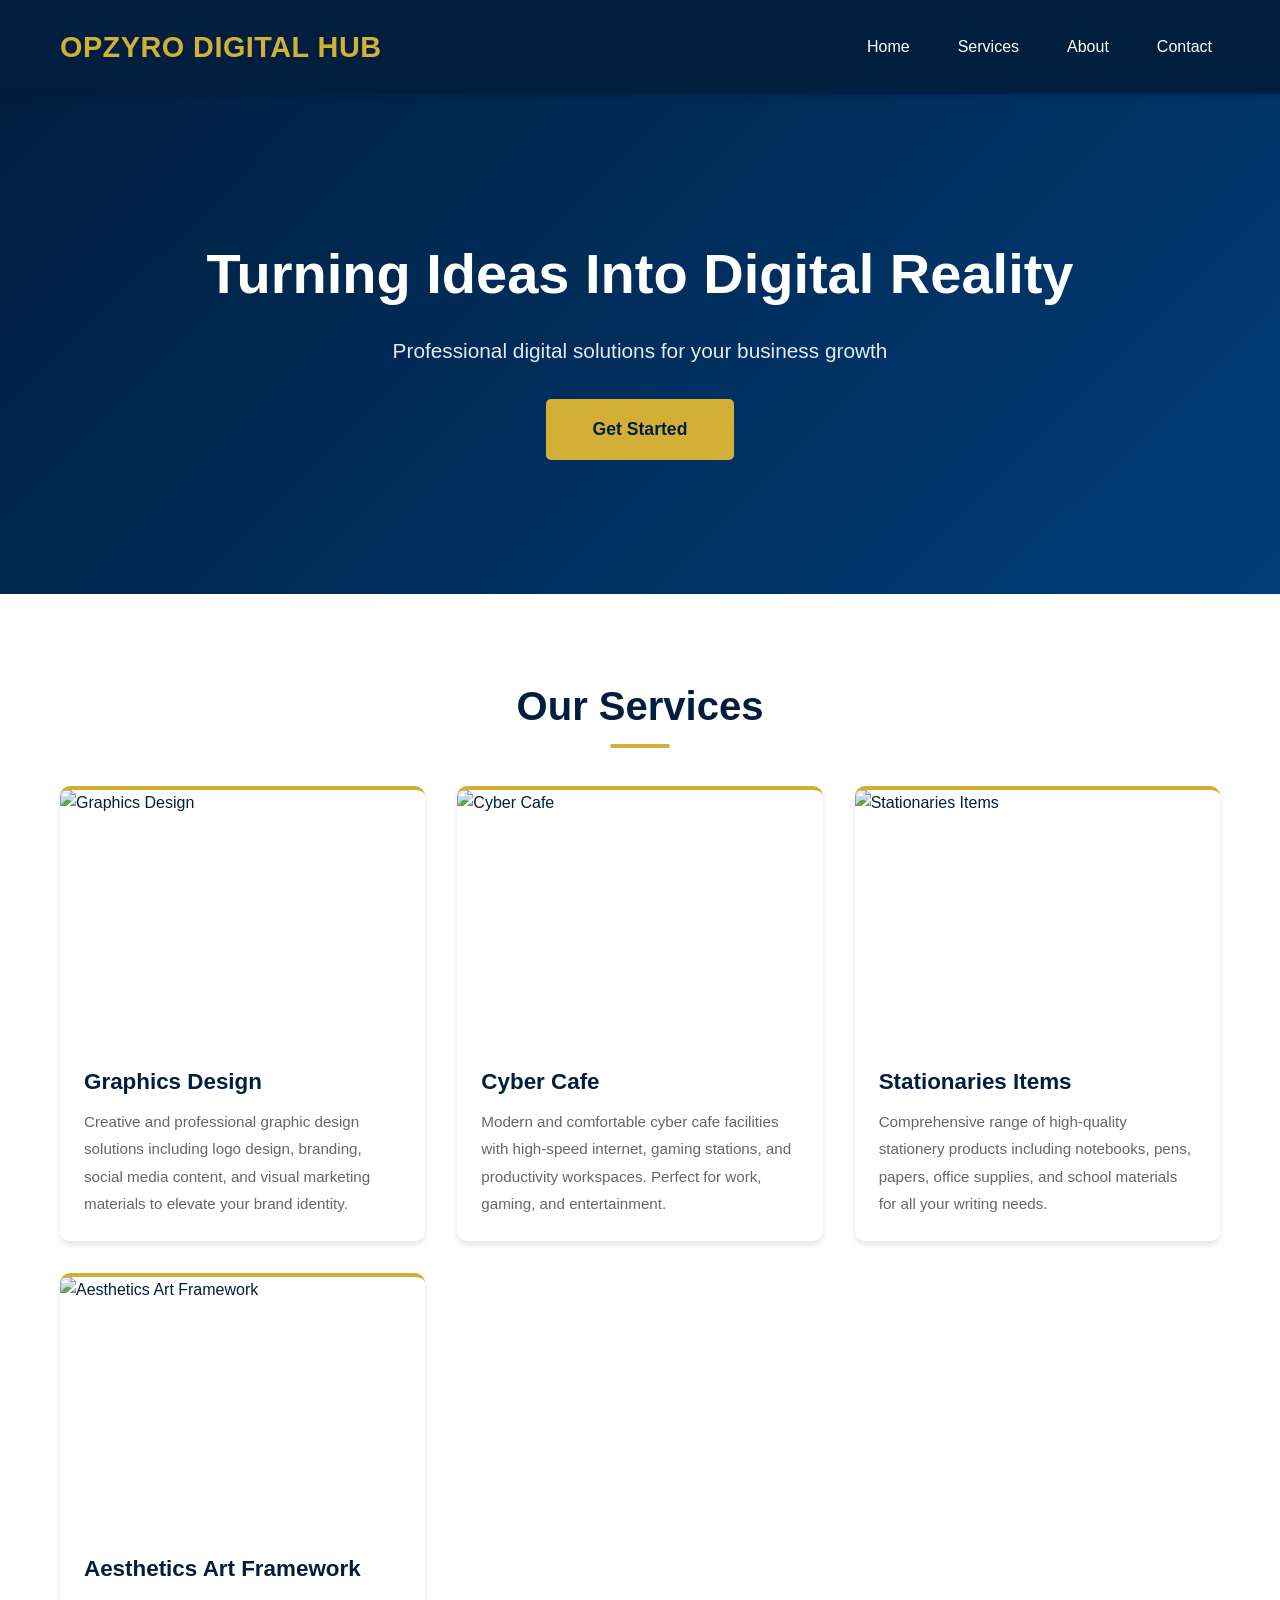
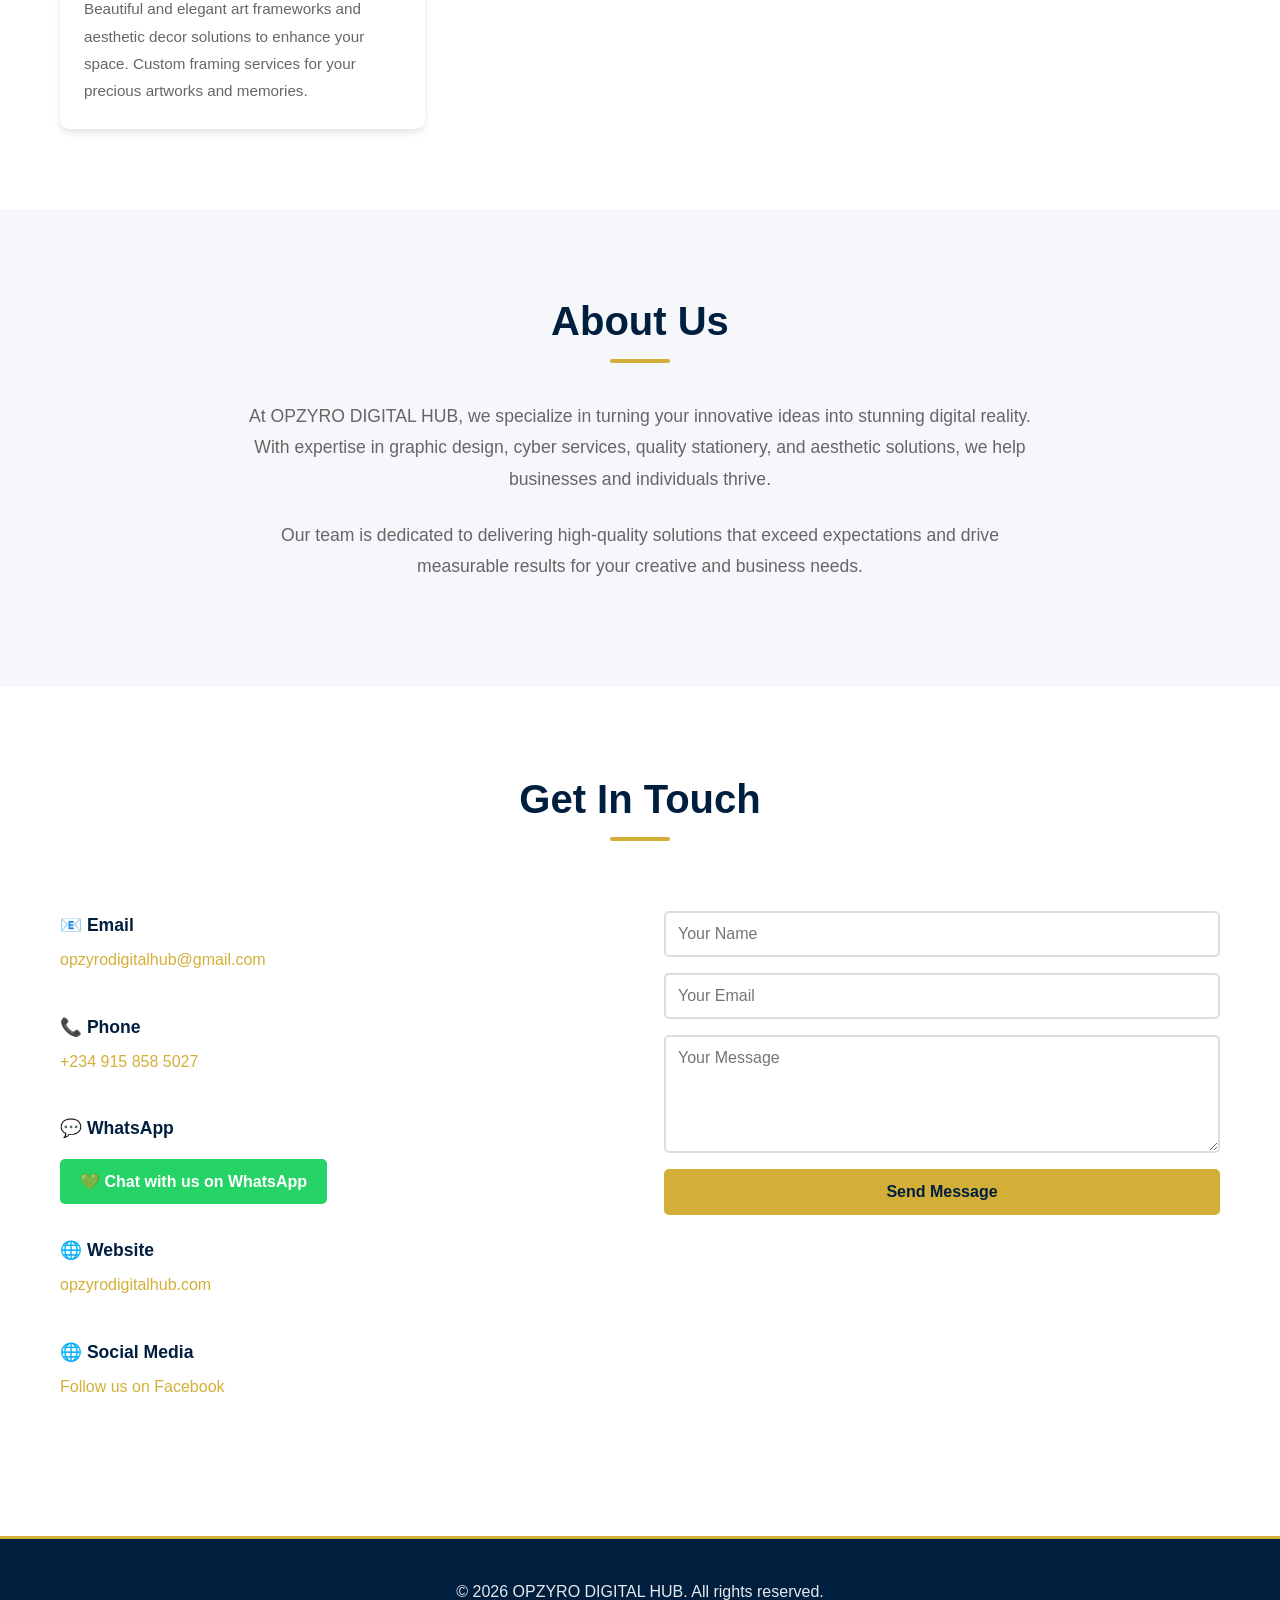
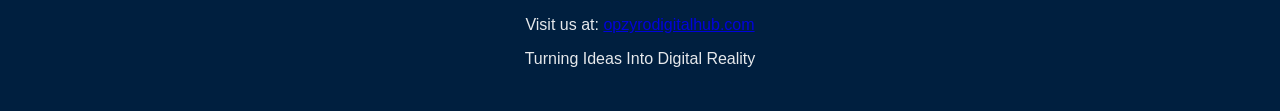
==== commit 7aae4b74: "Recreate index.html with clean, proper formatting to fix loading issues" ====
--- a/index.html
+++ b/index.html
@@ -3,11 +3,11 @@
 <head>
     <meta charset="UTF-8">
     <meta name="viewport" content="width=device-width, initial-scale=1.0">
+    <meta http-equiv="X-UA-Compatible" content="IE=edge">
     <title>OPZYRO DIGITAL HUB - Turning Ideas Into Digital Reality</title>
     <link rel="stylesheet" href="styles.css">
 </head>
 <body>
-    <!-- Navigation -->
     <nav class="navbar">
         <div class="nav-container">
             <div class="logo">OPZYRO DIGITAL HUB</div>
@@ -20,7 +20,6 @@
         </div>
     </nav>
 
-    <!-- Hero Section -->
     <section id="home" class="hero">
         <div class="hero-content">
             <h1>Turning Ideas Into Digital Reality</h1>
@@ -29,35 +28,30 @@
         </div>
     </section>
 
-    <!-- Services Section -->
     <section id="services" class="services">
         <div class="container">
             <h2>Our Services</h2>
             <div class="services-grid">
-                <!-- Graphics Design Service -->
                 <div class="service-card">
                     <img src="https://images.unsplash.com/photo-1561070791-2526d30994b5?w=800&h=450&fit=crop" alt="Graphics Design" class="service-image">
                     <h3>Graphics Design</h3>
                     <p>Creative and professional graphic design solutions including logo design, branding, social media content, and visual marketing materials to elevate your brand identity.</p>
                 </div>
 
-                <!-- Cyber Cafe Service -->
                 <div class="service-card">
                     <img src="https://images.unsplash.com/photo-1517694712202-14dd9538aa97?w=800&h=450&fit=crop" alt="Cyber Cafe" class="service-image">
                     <h3>Cyber Cafe</h3>
                     <p>Modern and comfortable cyber cafe facilities with high-speed internet, gaming stations, and productivity workspaces. Perfect for work, gaming, and entertainment.</p>
                 </div>
 
-                <!-- Stationaries Items Service -->
                 <div class="service-card">
-                    <img src="https://images.unsplash.com/photo-1599643478518-a784e5dc4c8f?w=800&h=450&fit=crop" alt="Stationaries Items" class="service-image">
+                    <img src="https://images.unsplash.com/photo-1524995997946-a1c2e315a42f?w=800&h=450&fit=crop" alt="Stationaries Items" class="service-image">
                     <h3>Stationaries Items</h3>
                     <p>Comprehensive range of high-quality stationery products including notebooks, pens, papers, office supplies, and school materials for all your writing needs.</p>
                 </div>
 
-                <!-- Aesthetics Art Framework Service -->
                 <div class="service-card">
-                    <img src="https://images.unsplash.com/photo-1578500494198-246f612d782b?w=800&h=450&fit=crop" alt="Aesthetics Art Framework" class="service-image">
+                    <img src="https://images.unsplash.com/photo-1513364776144-60967b0f800f?w=800&h=450&fit=crop" alt="Aesthetics Art Framework" class="service-image">
                     <h3>Aesthetics Art Framework</h3>
                     <p>Beautiful and elegant art frameworks and aesthetic decor solutions to enhance your space. Custom framing services for your precious artworks and memories.</p>
                 </div>
@@ -65,7 +59,6 @@
         </div>
     </section>
 
-    <!-- About Section -->
     <section id="about" class="about">
         <div class="container">
             <h2>About Us</h2>
@@ -76,7 +69,6 @@
         </div>
     </section>
 
-    <!-- Contact Section -->
     <section id="contact" class="contact">
         <div class="container">
             <h2>Get In Touch</h2>
@@ -92,9 +84,7 @@
                     </div>
                     <div class="contact-item">
                         <h4>💬 WhatsApp</h4>
-                        <a href="https://wa.me/2347082857375" class="whatsapp-button" target="_blank">
-                            💚 Chat with us on WhatsApp
-                        </a>
+                        <a href="https://wa.me/2347082857375" class="whatsapp-button" target="_blank">💚 Chat with us on WhatsApp</a>
                     </div>
                     <div class="contact-item">
                         <h4>🌐 Website</h4>
@@ -115,7 +105,6 @@
         </div>
     </section>
 
-    <!-- Footer -->
     <footer class="footer">
         <div class="container">
             <p>&copy; 2026 OPZYRO DIGITAL HUB. All rights reserved.</p>
--- a/styles.css
+++ b/styles.css
@@ -74,6 +74,7 @@
     font-weight: 500;
     transition: var(--transition);
     position: relative;
+    padding: 10px 8px;
 }
 
 .nav-link:hover {
@@ -205,6 +206,7 @@
     color: var(--primary-color);
     margin: 1.5rem 1.5rem 0.5rem 1.5rem;
     font-size: 1.4rem;
+    font-weight: 700;
 }
 
 .service-card p {
@@ -257,6 +259,7 @@
     color: var(--primary-color);
     margin-bottom: 0.5rem;
     font-size: 1.1rem;
+    font-weight: 700;
 }
 
 .contact-item p {
@@ -401,154 +404,211 @@
     .service-card h3 {
         margin: 1rem 1rem 0.5rem 1rem;
         font-size: 1.2rem;
+        font-weight: 700;
     }
 }
 
 /* Responsive Design - Mobile (480px and below) */
 @media (max-width: 480px) {
+    /* Navigation - Thumb-friendly spacing */
     .nav-menu {
         flex-direction: column;
-        gap: 0.5rem;
+        gap: 0.8rem;
         font-size: 0.95rem;
+    }
+
+    .nav-link {
+        padding: 12px 10px;
+        display: block;
+        font-weight: 600;
+        font-size: 1rem;
     }
 
     .logo {
         font-size: 1.4rem;
+        font-weight: 700;
     }
 
     .hero {
-        padding: 50px 15px;
+        padding: 50px 18px;
         min-height: 300px;
     }
 
     .hero-content h1 {
-        font-size: 1.5rem;
+        font-size: 1.6rem;
         margin-bottom: 0.8rem;
+        font-weight: 700;
     }
 
     .hero-content p {
-        font-size: 0.95rem;
+        font-size: 1rem;
         margin-bottom: 1.5rem;
+        line-height: 1.6;
     }
 
     .cta-button {
-        padding: 11px 30px;
-        font-size: 0.95rem;
-    }
-
+        padding: 12px 32px;
+        font-size: 1rem;
+        font-weight: 700;
+    }
+
+    /* Services Section - Enhanced Mobile Styling */
     .services {
-        padding: 40px 15px;
+        padding: 50px 18px;
     }
 
     .services .container h2,
     .about .container h2,
     .contact .container h2 {
-        font-size: 1.5rem;
-        margin-bottom: 2rem;
-    }
-
-    /* Single column layout for mobile */
+        font-size: 1.7rem;
+        margin-bottom: 2.5rem;
+        font-weight: 700;
+    }
+
+    /* Single column layout for mobile - Full width cards */
     .services-grid {
         grid-template-columns: 1fr;
-        gap: 1.2rem;
-    }
-
-    /* Smaller image height on mobile */
+        gap: 1.8rem;
+    }
+
+    /* Larger, bold images on mobile */
     .service-image {
-        height: 180px;
+        height: 240px;
         object-fit: cover;
         object-position: center;
         aspect-ratio: 16 / 9;
+        width: 100%;
     }
 
     .service-card {
         border-radius: 8px;
-    }
-
+        border-top: 5px solid var(--accent-color);
+        box-shadow: 0 6px 12px rgba(0, 0, 0, 0.12);
+    }
+
+    .service-card:active {
+        transform: scale(0.98);
+    }
+
+    /* Bold, larger titles on mobile */
     .service-card h3 {
-        margin: 0.8rem 0.8rem 0.4rem 0.8rem;
-        font-size: 1.1rem;
-    }
-
+        margin: 1.2rem 1.2rem 0.6rem 1.2rem;
+        font-size: 1.3rem;
+        font-weight: 700;
+        color: var(--primary-color);
+    }
+
+    /* Readable, spacious description text */
     .service-card p {
-        font-size: 0.85rem;
-        padding: 0 0.8rem 0.8rem 0.8rem;
-        line-height: 1.6;
+        font-size: 0.95rem;
+        padding: 0 1.2rem 1.2rem 1.2rem;
+        line-height: 1.8;
+        color: var(--text-light);
     }
 
     .contact-form input,
     .contact-form textarea {
-        padding: 10px;
+        padding: 12px 15px;
         font-size: 16px; /* Prevents zoom on iOS */
+        border-radius: 6px;
+        line-height: 1.5;
     }
 
     .contact-info {
-        gap: 1.5rem;
+        gap: 1.8rem;
     }
 
     .contact-item h4 {
+        font-size: 1rem;
+        font-weight: 700;
+        color: var(--primary-color);
+    }
+
+    .contact-item p {
         font-size: 0.95rem;
+        line-height: 1.6;
     }
 
     .about {
-        padding: 40px 15px;
+        padding: 50px 18px;
     }
 
     .about-content p {
-        font-size: 0.95rem;
-        margin-bottom: 1rem;
+        font-size: 1rem;
+        margin-bottom: 1.2rem;
+        line-height: 1.8;
     }
 
     .contact {
-        padding: 40px 15px;
+        padding: 50px 18px;
     }
 
     .contact-content {
-        gap: 1.5rem;
+        gap: 2rem;
         margin-top: 1.5rem;
     }
 
     .footer {
-        padding: 1.5rem 0;
+        padding: 1.8rem 18px;
     }
 
     .footer p {
-        margin: 0.4rem 0;
-        font-size: 0.9rem;
+        margin: 0.5rem 0;
+        font-size: 0.92rem;
+        line-height: 1.6;
     }
 
     .whatsapp-button {
         width: 100%;
         justify-content: center;
+        padding: 12px 20px;
+        font-size: 0.95rem;
+    }
+
+    .submit-button {
+        padding: 12px 20px;
+        font-size: 1rem;
+        font-weight: 700;
     }
 }
 
 /* Ultra Mobile (320px and below) */
 @media (max-width: 320px) {
     .logo {
-        font-size: 1.2rem;
+        font-size: 1.1rem;
+        letter-spacing: -0.5px;
     }
 
     .nav-menu {
-        gap: 0.3rem;
+        gap: 0.5rem;
         font-size: 0.85rem;
     }
 
+    .nav-link {
+        padding: 10px 8px;
+    }
+
     .hero-content h1 {
-        font-size: 1.2rem;
+        font-size: 1.3rem;
     }
 
     .service-image {
-        height: 160px;
+        height: 200px;
     }
 
     .service-card h3 {
-        font-size: 1rem;
-        margin: 0.6rem 0.6rem 0.3rem 0.6rem;
+        font-size: 1.1rem;
+        margin: 1rem 1rem 0.5rem 1rem;
     }
 
     .service-card p {
-        font-size: 0.8rem;
-        padding: 0 0.6rem 0.6rem 0.6rem;
+        font-size: 0.9rem;
+        padding: 0 1rem 1rem 1rem;
+    }
+
+    .services .container h2,
+    .about .container h2,
+    .contact .container h2 {
+        font-size: 1.4rem;
     }
 }
